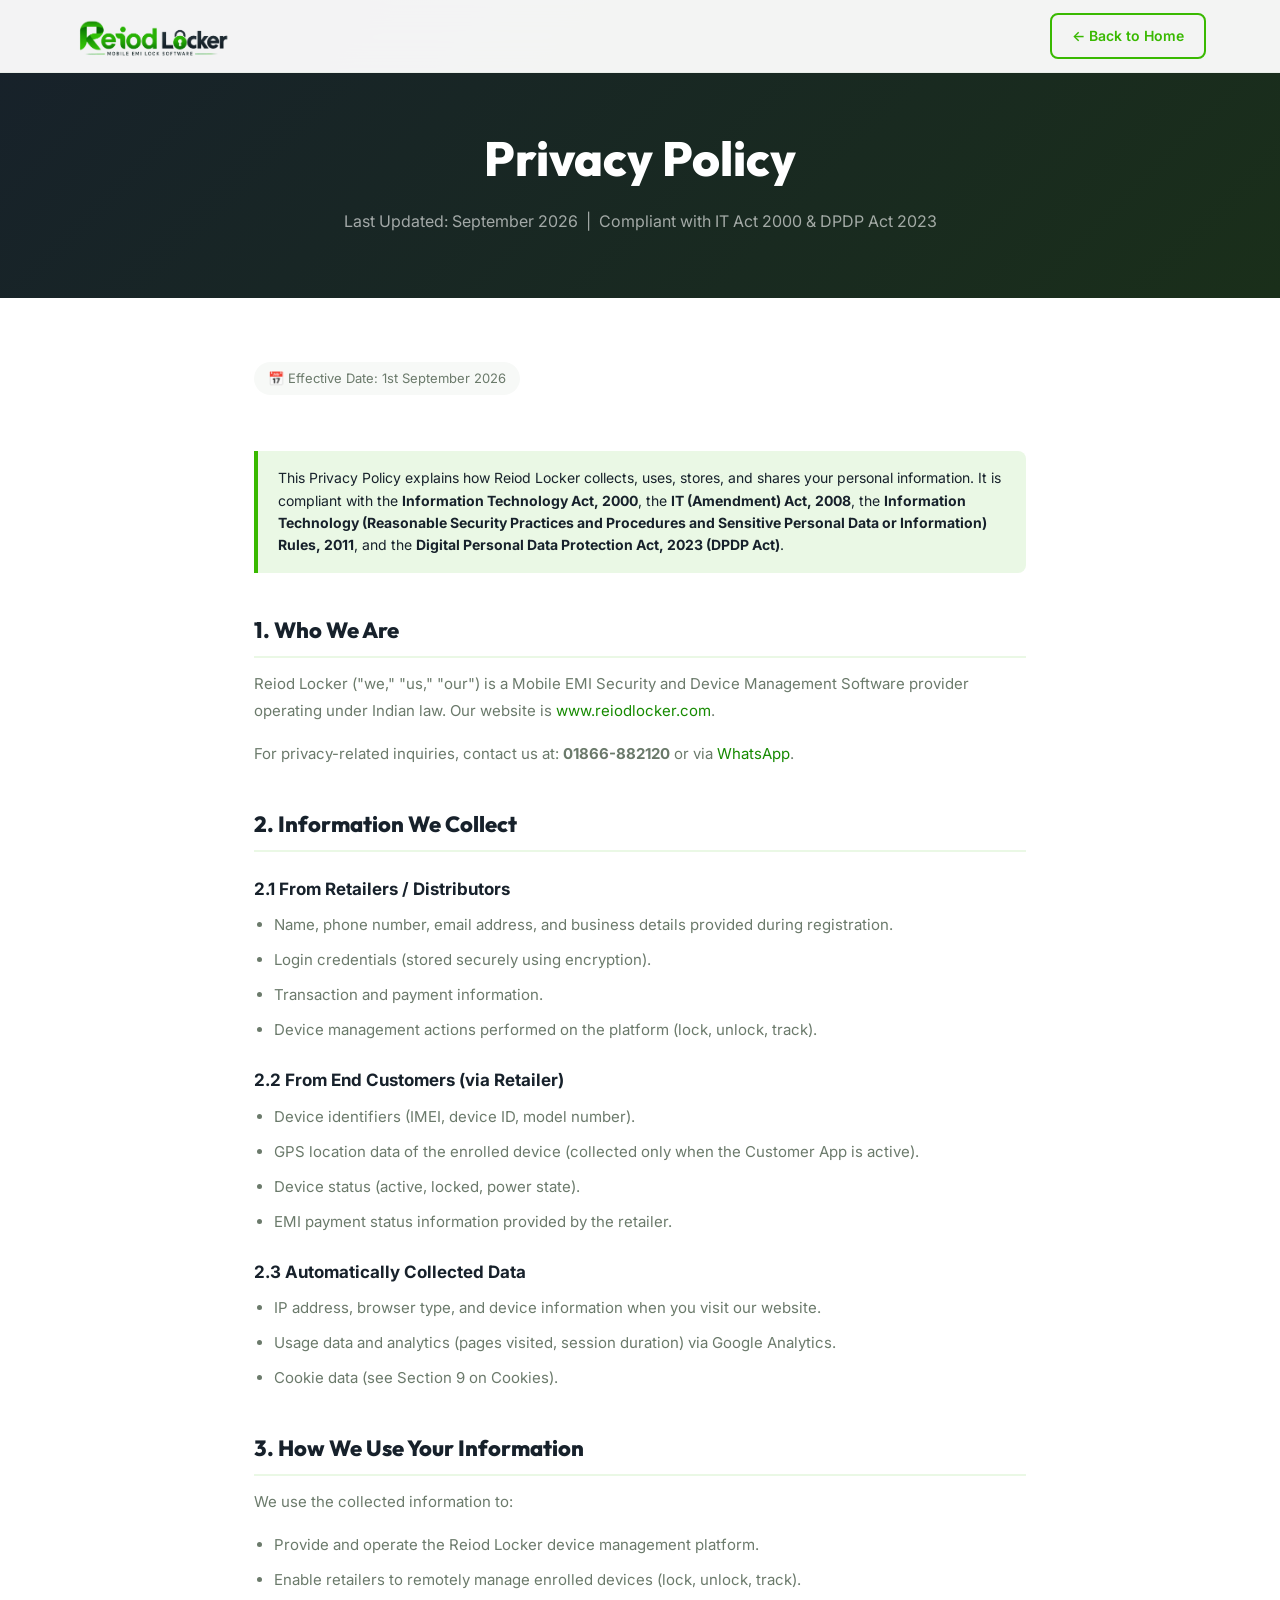
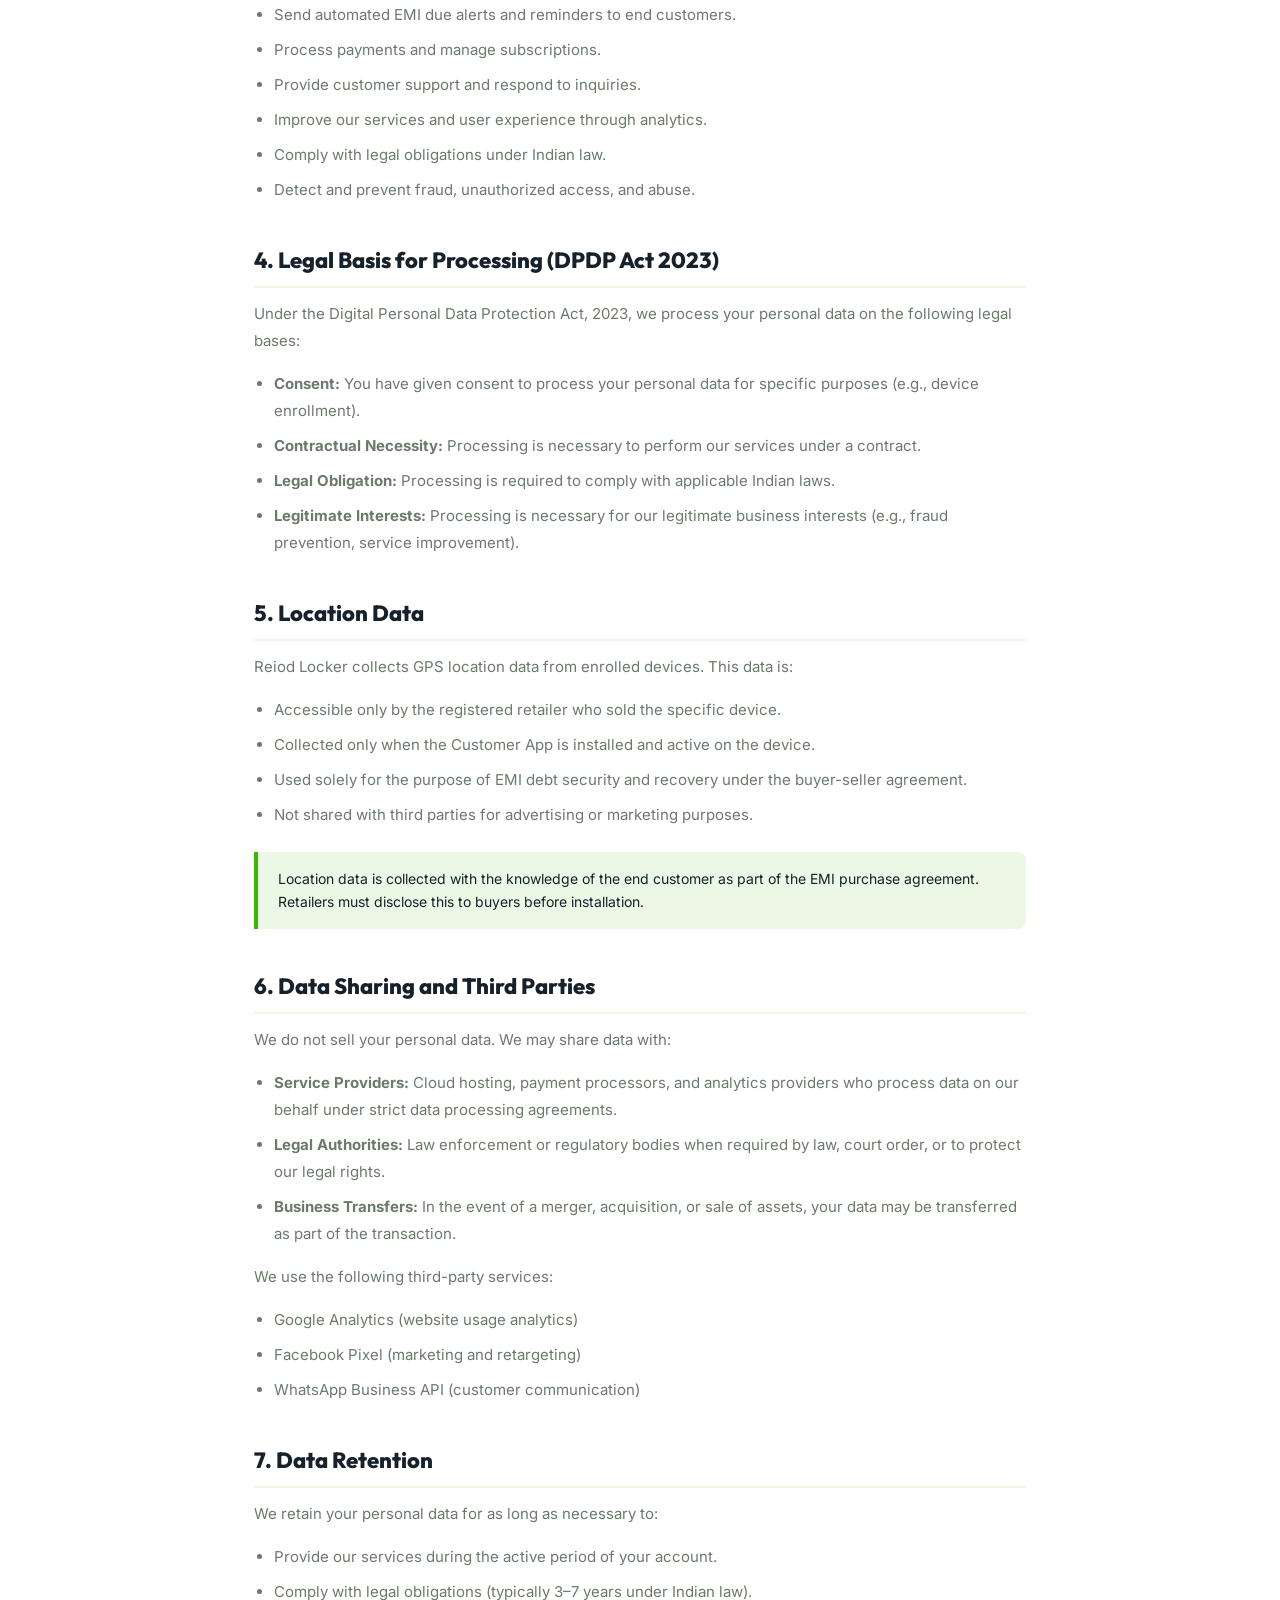
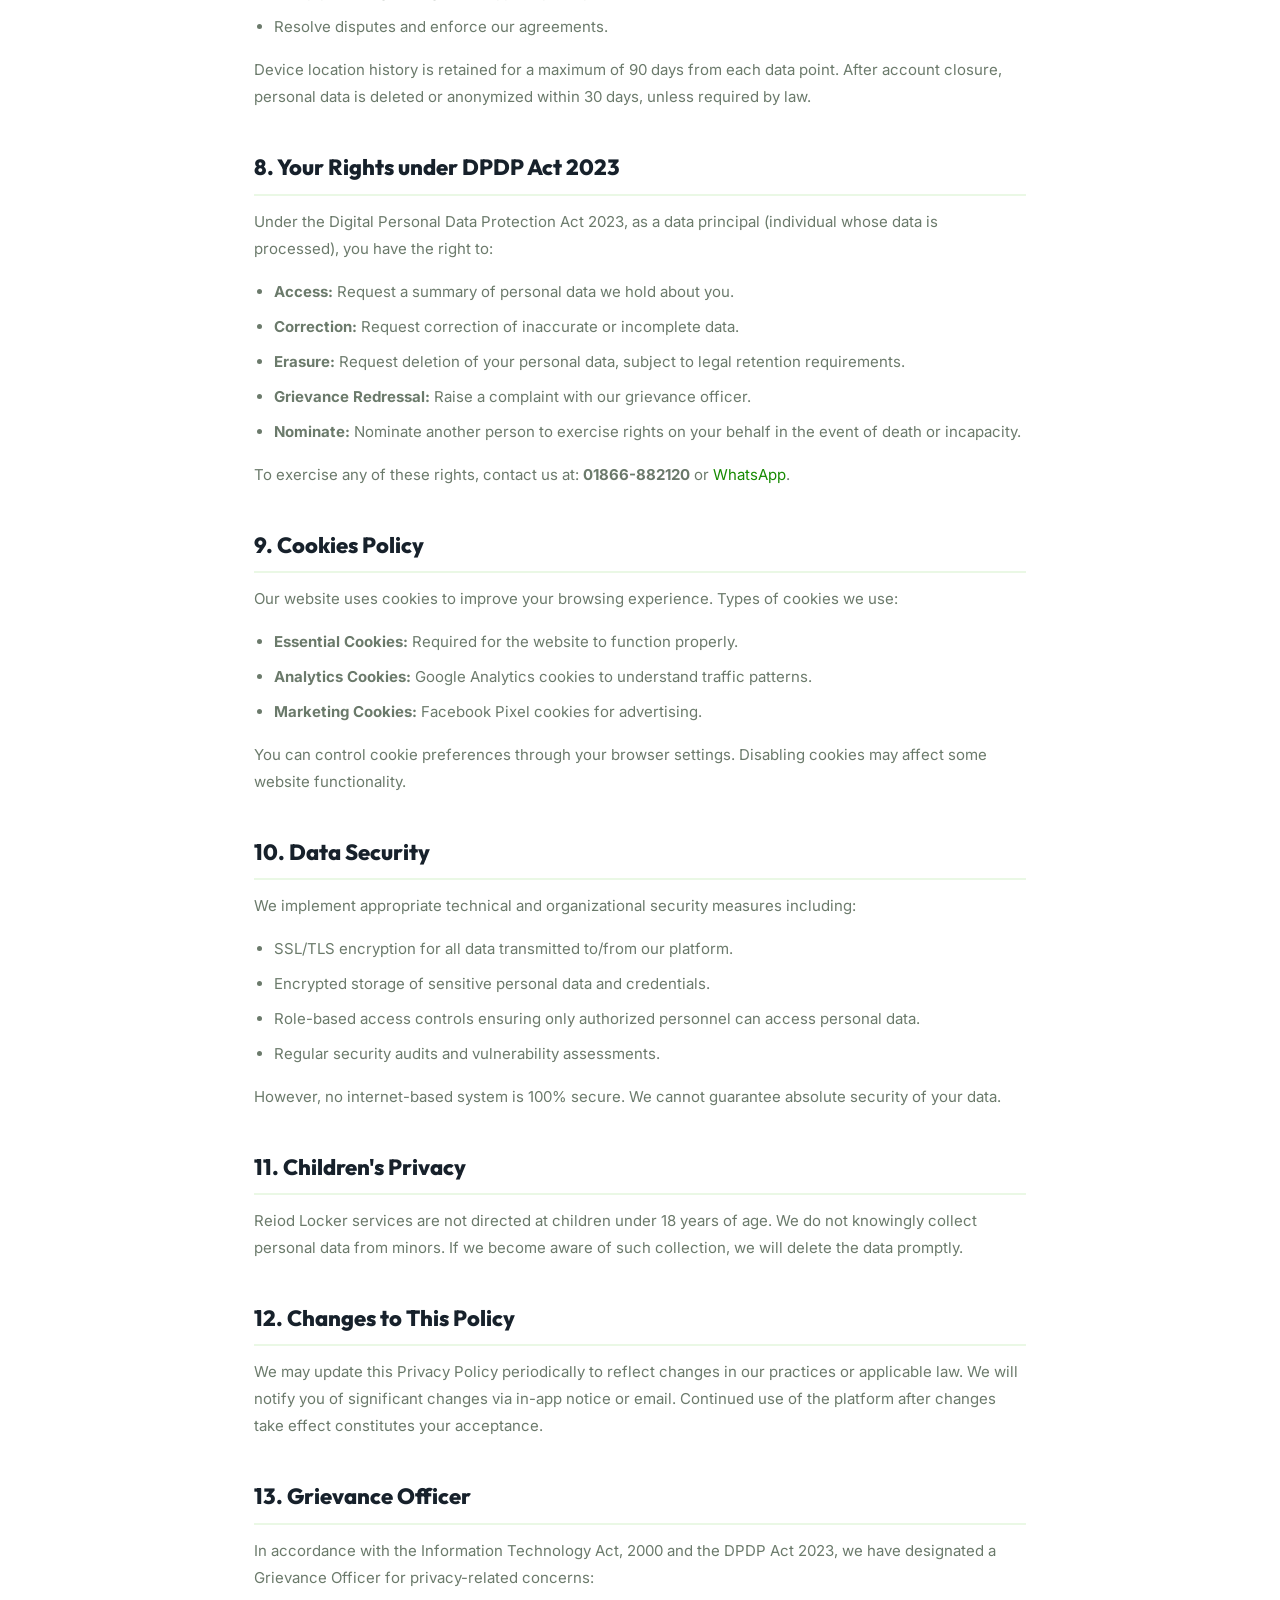
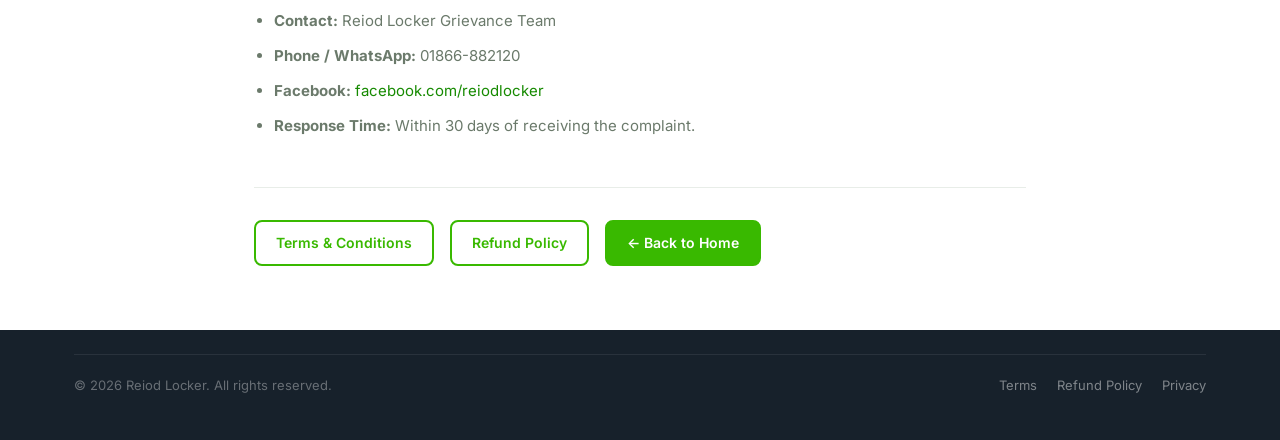
==== privacy.html @ 3d0278e3 "🚀 Initial commit — Reiod Locker website (index, terms, refund, privacy, robots.txt, CSS, JS)" ====
<!DOCTYPE html>
<html lang="en">
<head>
  <meta charset="UTF-8" />
  <meta name="viewport" content="width=device-width, initial-scale=1.0" />
  <title>Privacy Policy — Reiod Locker</title>
  <meta name="description" content="Reiod Locker's Privacy Policy — how we collect, use, and protect your personal data. Compliant with IT Act 2000 and DPDP Act 2023 (India)." />
  <meta name="robots" content="index, follow" />
  <link rel="canonical" href="https://www.reiodlocker.com/privacy.html" />
  <link rel="icon" type="image/png" href="assets/logo.png" />
  <link rel="stylesheet" href="css/style.css" />
</head>
<body>

<!-- Navbar (Minimal) -->
<nav class="navbar" role="navigation" aria-label="Main navigation">
  <div class="container">
    <div class="navbar-inner">
      <a href="index.html" class="navbar-logo" aria-label="Reiod Locker Home">
        <img src="assets/logo.png" alt="Reiod Locker Logo" />
      </a>
      <div class="navbar-actions">
        <a href="index.html" class="btn btn-outline btn-sm">← Back to Home</a>
      </div>
    </div>
  </div>
</nav>

<!-- Hero -->
<div class="legal-hero">
  <div class="container">
    <h1>Privacy Policy</h1>
    <p>Last Updated: September 2026 &nbsp;|&nbsp; Compliant with IT Act 2000 &amp; DPDP Act 2023</p>
  </div>
</div>

<!-- Body -->
<div class="legal-body">

  <span class="legal-date">📅 Effective Date: 1st September 2026</span>

  <div class="legal-note">
    This Privacy Policy explains how Reiod Locker collects, uses, stores, and shares your personal information. It is compliant with the <strong>Information Technology Act, 2000</strong>, the <strong>IT (Amendment) Act, 2008</strong>, the <strong>Information Technology (Reasonable Security Practices and Procedures and Sensitive Personal Data or Information) Rules, 2011</strong>, and the <strong>Digital Personal Data Protection Act, 2023 (DPDP Act)</strong>.
  </div>

  <h2>1. Who We Are</h2>
  <p>Reiod Locker ("we," "us," "our") is a Mobile EMI Security and Device Management Software provider operating under Indian law. Our website is <a href="https://www.reiodlocker.com">www.reiodlocker.com</a>.</p>
  <p>For privacy-related inquiries, contact us at: <strong>01866-882120</strong> or via <a href="https://wa.me/911866882120" target="_blank">WhatsApp</a>.</p>

  <h2>2. Information We Collect</h2>
  <h3>2.1 From Retailers / Distributors</h3>
  <ul>
    <li>Name, phone number, email address, and business details provided during registration.</li>
    <li>Login credentials (stored securely using encryption).</li>
    <li>Transaction and payment information.</li>
    <li>Device management actions performed on the platform (lock, unlock, track).</li>
  </ul>

  <h3>2.2 From End Customers (via Retailer)</h3>
  <ul>
    <li>Device identifiers (IMEI, device ID, model number).</li>
    <li>GPS location data of the enrolled device (collected only when the Customer App is active).</li>
    <li>Device status (active, locked, power state).</li>
    <li>EMI payment status information provided by the retailer.</li>
  </ul>

  <h3>2.3 Automatically Collected Data</h3>
  <ul>
    <li>IP address, browser type, and device information when you visit our website.</li>
    <li>Usage data and analytics (pages visited, session duration) via Google Analytics.</li>
    <li>Cookie data (see Section 9 on Cookies).</li>
  </ul>

  <h2>3. How We Use Your Information</h2>
  <p>We use the collected information to:</p>
  <ul>
    <li>Provide and operate the Reiod Locker device management platform.</li>
    <li>Enable retailers to remotely manage enrolled devices (lock, unlock, track).</li>
    <li>Send automated EMI due alerts and reminders to end customers.</li>
    <li>Process payments and manage subscriptions.</li>
    <li>Provide customer support and respond to inquiries.</li>
    <li>Improve our services and user experience through analytics.</li>
    <li>Comply with legal obligations under Indian law.</li>
    <li>Detect and prevent fraud, unauthorized access, and abuse.</li>
  </ul>

  <h2>4. Legal Basis for Processing (DPDP Act 2023)</h2>
  <p>Under the Digital Personal Data Protection Act, 2023, we process your personal data on the following legal bases:</p>
  <ul>
    <li><strong>Consent:</strong> You have given consent to process your personal data for specific purposes (e.g., device enrollment).</li>
    <li><strong>Contractual Necessity:</strong> Processing is necessary to perform our services under a contract.</li>
    <li><strong>Legal Obligation:</strong> Processing is required to comply with applicable Indian laws.</li>
    <li><strong>Legitimate Interests:</strong> Processing is necessary for our legitimate business interests (e.g., fraud prevention, service improvement).</li>
  </ul>

  <h2>5. Location Data</h2>
  <p>Reiod Locker collects GPS location data from enrolled devices. This data is:</p>
  <ul>
    <li>Accessible only by the registered retailer who sold the specific device.</li>
    <li>Collected only when the Customer App is installed and active on the device.</li>
    <li>Used solely for the purpose of EMI debt security and recovery under the buyer-seller agreement.</li>
    <li>Not shared with third parties for advertising or marketing purposes.</li>
  </ul>
  <div class="legal-note">
    Location data is collected with the knowledge of the end customer as part of the EMI purchase agreement. Retailers must disclose this to buyers before installation.
  </div>

  <h2>6. Data Sharing and Third Parties</h2>
  <p>We do not sell your personal data. We may share data with:</p>
  <ul>
    <li><strong>Service Providers:</strong> Cloud hosting, payment processors, and analytics providers who process data on our behalf under strict data processing agreements.</li>
    <li><strong>Legal Authorities:</strong> Law enforcement or regulatory bodies when required by law, court order, or to protect our legal rights.</li>
    <li><strong>Business Transfers:</strong> In the event of a merger, acquisition, or sale of assets, your data may be transferred as part of the transaction.</li>
  </ul>
  <p>We use the following third-party services:</p>
  <ul>
    <li>Google Analytics (website usage analytics)</li>
    <li>Facebook Pixel (marketing and retargeting)</li>
    <li>WhatsApp Business API (customer communication)</li>
  </ul>

  <h2>7. Data Retention</h2>
  <p>We retain your personal data for as long as necessary to:</p>
  <ul>
    <li>Provide our services during the active period of your account.</li>
    <li>Comply with legal obligations (typically 3–7 years under Indian law).</li>
    <li>Resolve disputes and enforce our agreements.</li>
  </ul>
  <p>Device location history is retained for a maximum of 90 days from each data point. After account closure, personal data is deleted or anonymized within 30 days, unless required by law.</p>

  <h2>8. Your Rights under DPDP Act 2023</h2>
  <p>Under the Digital Personal Data Protection Act 2023, as a data principal (individual whose data is processed), you have the right to:</p>
  <ul>
    <li><strong>Access:</strong> Request a summary of personal data we hold about you.</li>
    <li><strong>Correction:</strong> Request correction of inaccurate or incomplete data.</li>
    <li><strong>Erasure:</strong> Request deletion of your personal data, subject to legal retention requirements.</li>
    <li><strong>Grievance Redressal:</strong> Raise a complaint with our grievance officer.</li>
    <li><strong>Nominate:</strong> Nominate another person to exercise rights on your behalf in the event of death or incapacity.</li>
  </ul>
  <p>To exercise any of these rights, contact us at: <strong>01866-882120</strong> or <a href="https://wa.me/911866882120" target="_blank">WhatsApp</a>.</p>

  <h2>9. Cookies Policy</h2>
  <p>Our website uses cookies to improve your browsing experience. Types of cookies we use:</p>
  <ul>
    <li><strong>Essential Cookies:</strong> Required for the website to function properly.</li>
    <li><strong>Analytics Cookies:</strong> Google Analytics cookies to understand traffic patterns.</li>
    <li><strong>Marketing Cookies:</strong> Facebook Pixel cookies for advertising.</li>
  </ul>
  <p>You can control cookie preferences through your browser settings. Disabling cookies may affect some website functionality.</p>

  <h2>10. Data Security</h2>
  <p>We implement appropriate technical and organizational security measures including:</p>
  <ul>
    <li>SSL/TLS encryption for all data transmitted to/from our platform.</li>
    <li>Encrypted storage of sensitive personal data and credentials.</li>
    <li>Role-based access controls ensuring only authorized personnel can access personal data.</li>
    <li>Regular security audits and vulnerability assessments.</li>
  </ul>
  <p>However, no internet-based system is 100% secure. We cannot guarantee absolute security of your data.</p>

  <h2>11. Children's Privacy</h2>
  <p>Reiod Locker services are not directed at children under 18 years of age. We do not knowingly collect personal data from minors. If we become aware of such collection, we will delete the data promptly.</p>

  <h2>12. Changes to This Policy</h2>
  <p>We may update this Privacy Policy periodically to reflect changes in our practices or applicable law. We will notify you of significant changes via in-app notice or email. Continued use of the platform after changes take effect constitutes your acceptance.</p>

  <h2>13. Grievance Officer</h2>
  <p>In accordance with the Information Technology Act, 2000 and the DPDP Act 2023, we have designated a Grievance Officer for privacy-related concerns:</p>
  <ul>
    <li><strong>Contact:</strong> Reiod Locker Grievance Team</li>
    <li><strong>Phone / WhatsApp:</strong> 01866-882120</li>
    <li><strong>Facebook:</strong> <a href="https://www.facebook.com/reiodlocker" target="_blank">facebook.com/reiodlocker</a></li>
    <li><strong>Response Time:</strong> Within 30 days of receiving the complaint.</li>
  </ul>

  <div style="margin-top:48px;padding-top:32px;border-top:1px solid var(--gray-200);display:flex;gap:16px;flex-wrap:wrap;">
    <a href="terms.html" class="btn btn-outline btn-sm">Terms & Conditions</a>
    <a href="refund.html" class="btn btn-outline btn-sm">Refund Policy</a>
    <a href="index.html" class="btn btn-primary btn-sm">← Back to Home</a>
  </div>

</div>

<!-- Footer minimal -->
<footer style="background:var(--charcoal);padding:24px 0;margin-top:0;">
  <div class="container">
    <div class="footer-bottom">
      <p>© <span id="footer-year"></span> Reiod Locker. All rights reserved.</p>
      <div class="footer-legal">
        <a href="terms.html">Terms</a>
        <a href="refund.html">Refund Policy</a>
        <a href="privacy.html">Privacy</a>
      </div>
    </div>
  </div>
</footer>

<script>document.getElementById('footer-year').textContent = new Date().getFullYear();</script>
<script src="js/main.js"></script>
</body>
</html>
---- css/style.css ----
/* ============================================
   REIOD LOCKER — Design System
   Brand: Green + Dark Charcoal + White
   ============================================ */

@import url('https://fonts.googleapis.com/css2?family=Inter:wght@300;400;500;600;700;800;900&family=Outfit:wght@400;500;600;700;800;900&display=swap');

/* ---- CSS Variables ---- */
:root {
  --primary:     #39B900;
  --primary-dark:#168A00;
  --charcoal:    #17212B;
  --bg:          #FFFFFF;
  --light-green: #EAF8E5;
  --mid-green:   #C5EDBA;
  --gray-100:    #F7F9F7;
  --gray-200:    #E8EDE8;
  --gray-500:    #6B7A6B;
  --gray-700:    #374037;
  --white:       #FFFFFF;
  --shadow-sm:   0 2px 8px rgba(57,185,0,0.10);
  --shadow-md:   0 8px 32px rgba(57,185,0,0.15);
  --shadow-lg:   0 20px 60px rgba(57,185,0,0.18);
  --radius-sm:   8px;
  --radius-md:   12px;
  --radius-lg:   20px;
  --radius-xl:   32px;
  --transition:  0.3s cubic-bezier(0.4, 0, 0.2, 1);
  --font-body:   'Inter', sans-serif;
  --font-head:   'Outfit', sans-serif;
}

/* ---- Reset ---- */
*, *::before, *::after { box-sizing: border-box; margin: 0; padding: 0; }
html { scroll-behavior: smooth; font-size: 16px; }
body {
  font-family: var(--font-body);
  color: var(--charcoal);
  background: var(--bg);
  line-height: 1.6;
  overflow-x: hidden;
}
img { max-width: 100%; display: block; }
a { color: var(--primary-dark); text-decoration: none; transition: color var(--transition); }
a:hover { color: var(--primary); }
ul { list-style: none; }

/* ---- Utility ---- */
.container { max-width: 1180px; margin: 0 auto; padding: 0 24px; }
.section { padding: 96px 0; }
.section-alt { background: var(--gray-100); }
.section-green { background: var(--light-green); }
.text-center { text-align: center; }
.text-primary { color: var(--primary); }
.fw-700 { font-weight: 700; }

.badge {
  display: inline-block;
  background: var(--light-green);
  color: var(--primary-dark);
  font-size: 13px; font-weight: 600;
  letter-spacing: 0.08em;
  text-transform: uppercase;
  padding: 6px 16px;
  border-radius: 100px;
  border: 1px solid var(--mid-green);
  margin-bottom: 16px;
}

.section-title {
  font-family: var(--font-head);
  font-size: clamp(28px, 4vw, 44px);
  font-weight: 800;
  color: var(--charcoal);
  line-height: 1.15;
  margin-bottom: 16px;
}
.section-sub {
  font-size: 17px; color: var(--gray-500);
  max-width: 620px; margin: 0 auto 56px;
  line-height: 1.7;
}

/* Buttons */
.btn {
  display: inline-flex; align-items: center; gap: 8px;
  padding: 14px 28px; border-radius: var(--radius-sm);
  font-family: var(--font-body); font-size: 15px; font-weight: 600;
  cursor: pointer; transition: all var(--transition);
  border: 2px solid transparent; white-space: nowrap;
  text-decoration: none;
}
.btn-primary {
  background: var(--primary); color: #fff; border-color: var(--primary);
}
.btn-primary:hover {
  background: var(--primary-dark); border-color: var(--primary-dark);
  color: #fff; transform: translateY(-2px); box-shadow: var(--shadow-md);
}
.btn-outline {
  background: transparent; color: var(--primary); border-color: var(--primary);
}
.btn-outline:hover {
  background: var(--primary); color: #fff;
  transform: translateY(-2px); box-shadow: var(--shadow-sm);
}
.btn-dark {
  background: var(--charcoal); color: #fff; border-color: var(--charcoal);
}
.btn-dark:hover {
  background: #0d1720; color: #fff;
  transform: translateY(-2px); box-shadow: 0 8px 24px rgba(23,33,43,0.3);
}
.btn-lg { padding: 18px 36px; font-size: 16px; }
.btn-sm { padding: 10px 20px; font-size: 14px; }

/* ============================================
   NAVBAR
   ============================================ */
.navbar {
  position: fixed; top: 0; left: 0; right: 0; z-index: 1000;
  background: rgba(255,255,255,0.95);
  backdrop-filter: blur(16px);
  border-bottom: 1px solid var(--gray-200);
  transition: box-shadow var(--transition);
}
.navbar.scrolled { box-shadow: var(--shadow-md); }
.navbar-inner {
  display: flex; align-items: center; justify-content: space-between;
  height: 72px; gap: 32px;
}
.navbar-logo img { height: 44px; width: auto; }
.navbar-nav { display: flex; align-items: center; gap: 8px; }
.navbar-nav a {
  font-size: 14px; font-weight: 500; color: var(--charcoal);
  padding: 8px 14px; border-radius: var(--radius-sm);
  transition: all var(--transition);
}
.navbar-nav a:hover { background: var(--light-green); color: var(--primary-dark); }

/* Login Dropdown */
.dropdown { position: relative; }
.dropdown-toggle {
  display: flex; align-items: center; gap: 6px;
  font-size: 14px; font-weight: 500; color: var(--charcoal);
  padding: 8px 14px; border-radius: var(--radius-sm);
  cursor: pointer; transition: all var(--transition);
  background: none; border: none; font-family: var(--font-body);
}
.dropdown-toggle:hover { background: var(--light-green); color: var(--primary-dark); }
.dropdown-toggle svg { transition: transform var(--transition); }
.dropdown:hover .dropdown-toggle svg { transform: rotate(180deg); }
.dropdown-menu {
  position: absolute; top: calc(100% + 8px); right: 0;
  background: var(--white); border: 1px solid var(--gray-200);
  border-radius: var(--radius-md); box-shadow: var(--shadow-lg);
  min-width: 220px; padding: 8px;
  opacity: 0; visibility: hidden; transform: translateY(-8px);
  transition: all var(--transition);
}
.dropdown:hover .dropdown-menu { opacity: 1; visibility: visible; transform: translateY(0); }
.dropdown-menu a {
  display: flex; align-items: center; gap: 10px;
  padding: 10px 14px; border-radius: var(--radius-sm);
  font-size: 14px; color: var(--charcoal); font-weight: 500;
}
.dropdown-menu a:hover { background: var(--light-green); color: var(--primary-dark); }
.dropdown-menu .dm-icon {
  width: 32px; height: 32px; border-radius: 8px;
  background: var(--light-green); display: flex; align-items: center; justify-content: center;
  font-size: 16px; flex-shrink: 0;
}

.navbar-actions { display: flex; align-items: center; gap: 12px; }
.hamburger {
  display: none; flex-direction: column; gap: 5px;
  cursor: pointer; padding: 4px; background: none; border: none;
}
.hamburger span { display: block; width: 24px; height: 2px; background: var(--charcoal); border-radius: 2px; transition: all var(--transition); }

.mobile-menu {
  display: none; flex-direction: column; gap: 4px;
  padding: 16px 24px 20px; border-top: 1px solid var(--gray-200);
}
.mobile-menu a, .mobile-menu button {
  padding: 12px 16px; border-radius: var(--radius-sm);
  font-size: 15px; font-weight: 500; color: var(--charcoal);
  transition: all var(--transition); display: block;
  background: none; border: none; text-align: left; font-family: var(--font-body); cursor: pointer; width: 100%;
}
.mobile-menu a:hover, .mobile-menu button:hover { background: var(--light-green); color: var(--primary-dark); }
.mobile-menu .mm-divider { height: 1px; background: var(--gray-200); margin: 8px 0; }
.mobile-menu .mm-label { font-size: 11px; font-weight: 700; letter-spacing: 0.1em; text-transform: uppercase; color: var(--gray-500); padding: 4px 16px; }

/* ============================================
   HERO
   ============================================ */
.hero {
  min-height: 100vh;
  background: linear-gradient(135deg, var(--charcoal) 0%, #1e2f1e 50%, #0d2200 100%);
  display: flex; align-items: center;
  padding-top: 72px; position: relative; overflow: hidden;
}
.hero-bg-glow {
  position: absolute; inset: 0; pointer-events: none;
}
.hero-bg-glow::before {
  content: ''; position: absolute;
  top: -200px; right: -200px;
  width: 600px; height: 600px;
  background: radial-gradient(circle, rgba(57,185,0,0.25) 0%, transparent 70%);
  border-radius: 50%;
}
.hero-bg-glow::after {
  content: ''; position: absolute;
  bottom: -150px; left: -150px;
  width: 500px; height: 500px;
  background: radial-gradient(circle, rgba(57,185,0,0.15) 0%, transparent 70%);
  border-radius: 50%;
}
/* Floating lock icons */
.hero-floats { position: absolute; inset: 0; pointer-events: none; overflow: hidden; }
.float-icon {
  position: absolute; font-size: 32px; opacity: 0.08;
  animation: floatUp 6s ease-in-out infinite;
}
.float-icon:nth-child(1)  { left: 5%;  top: 20%; animation-delay: 0s; }
.float-icon:nth-child(2)  { left: 12%; top: 65%; animation-delay: 1s; }
.float-icon:nth-child(3)  { left: 80%; top: 15%; animation-delay: 2s; }
.float-icon:nth-child(4)  { left: 88%; top: 60%; animation-delay: 0.5s; }
.float-icon:nth-child(5)  { left: 50%; top: 10%; animation-delay: 1.5s; }
.float-icon:nth-child(6)  { left: 35%; top: 80%; animation-delay: 3s; }
@keyframes floatUp {
  0%, 100% { transform: translateY(0px) rotate(0deg); }
  50% { transform: translateY(-20px) rotate(5deg); }
}

.hero-inner {
  display: grid; grid-template-columns: 1fr 1fr;
  align-items: center; gap: 64px;
  padding: 80px 0;
}
.hero-badge {
  display: inline-flex; align-items: center; gap: 8px;
  background: rgba(57,185,0,0.15); border: 1px solid rgba(57,185,0,0.35);
  color: #7ae050; font-size: 13px; font-weight: 600; letter-spacing: 0.06em;
  padding: 6px 16px; border-radius: 100px; margin-bottom: 24px;
}
.hero-badge span { width: 8px; height: 8px; background: var(--primary); border-radius: 50%; animation: pulse 2s infinite; }
@keyframes pulse { 0%,100%{opacity:1;transform:scale(1);} 50%{opacity:0.5;transform:scale(1.4);} }

.hero-title {
  font-family: var(--font-head);
  font-size: clamp(32px, 5vw, 58px);
  font-weight: 900; color: #fff;
  line-height: 1.08; margin-bottom: 20px;
}
.hero-title .highlight {
  color: var(--primary);
  position: relative;
}
.hero-sub {
  font-size: 18px; color: rgba(255,255,255,0.72);
  line-height: 1.7; margin-bottom: 36px; max-width: 520px;
}
.hero-cta { display: flex; flex-wrap: wrap; gap: 14px; margin-bottom: 48px; }

.hero-stats { display: flex; gap: 32px; flex-wrap: wrap; }
.stat-item { text-align: left; }
.stat-number {
  font-family: var(--font-head); font-size: 28px; font-weight: 800; color: var(--primary);
}
.stat-label { font-size: 13px; color: rgba(255,255,255,0.55); font-weight: 500; }

/* Hero Visual */
.hero-visual { display: flex; justify-content: center; align-items: center; }
.phone-mockup-wrap { position: relative; }
.phone-mockup {
  width: 280px;
  background: linear-gradient(145deg, #2a3a2a, #1a2a1a);
  border-radius: 40px;
  padding: 16px;
  box-shadow: 0 40px 80px rgba(0,0,0,0.5), 0 0 0 1px rgba(57,185,0,0.2), inset 0 1px 0 rgba(255,255,255,0.1);
  position: relative; z-index: 2;
  animation: phoneBob 4s ease-in-out infinite;
}
@keyframes phoneBob { 0%,100%{transform:translateY(0);} 50%{transform:translateY(-12px);} }
.phone-screen {
  background: linear-gradient(180deg, #0d1f0d 0%, #1a3a1a 100%);
  border-radius: 28px; padding: 24px; min-height: 460px;
  display: flex; flex-direction: column; gap: 16px;
  position: relative; overflow: hidden;
}
.phone-screen::before {
  content: ''; position: absolute; top: 0; left: 50%; transform: translateX(-50%);
  width: 100px; height: 28px;
  background: #0d1f0d; border-radius: 0 0 16px 16px; z-index: 2;
}
.ps-header { display: flex; align-items: center; justify-content: space-between; padding-top: 24px; }
.ps-logo { font-family: var(--font-head); font-size: 14px; font-weight: 800; color: var(--primary); }
.ps-status { width: 8px; height: 8px; background: var(--primary); border-radius: 50%; box-shadow: 0 0 8px var(--primary); animation: pulse 2s infinite; }
.ps-card {
  background: rgba(57,185,0,0.12); border: 1px solid rgba(57,185,0,0.2);
  border-radius: 16px; padding: 14px;
}
.ps-card-label { font-size: 10px; color: rgba(255,255,255,0.5); font-weight: 600; text-transform: uppercase; letter-spacing: 0.08em; }
.ps-card-value { font-size: 22px; font-weight: 800; color: var(--primary); font-family: var(--font-head); }
.ps-card-sub { font-size: 10px; color: rgba(255,255,255,0.4); }
.ps-devices { display: flex; flex-direction: column; gap: 8px; }
.ps-device {
  display: flex; align-items: center; justify-content: space-between;
  background: rgba(255,255,255,0.04); border: 1px solid rgba(255,255,255,0.08);
  border-radius: 10px; padding: 10px 12px;
}
.ps-device-info { display: flex; align-items: center; gap: 8px; }
.ps-device-dot { width: 8px; height: 8px; border-radius: 50%; }
.ps-device-dot.active { background: var(--primary); box-shadow: 0 0 6px var(--primary); }
.ps-device-dot.locked { background: #ef4444; box-shadow: 0 0 6px #ef4444; }
.ps-device-name { font-size: 11px; font-weight: 600; color: rgba(255,255,255,0.8); }
.ps-device-id { font-size: 9px; color: rgba(255,255,255,0.3); }
.ps-lock-btn { font-size: 9px; font-weight: 600; color: var(--primary); background: rgba(57,185,0,0.15); padding: 4px 8px; border-radius: 6px; }

.mockup-glow {
  position: absolute; inset: -40px; z-index: 1;
  background: radial-gradient(ellipse, rgba(57,185,0,0.2) 0%, transparent 70%);
  border-radius: 50%; pointer-events: none;
}
.mockup-orbit {
  position: absolute; top: -20px; right: -40px; z-index: 3;
  background: var(--white); border-radius: var(--radius-md); padding: 12px 16px;
  box-shadow: var(--shadow-lg); display: flex; align-items: center; gap: 10px;
  animation: floatRight 3s ease-in-out infinite;
}
@keyframes floatRight { 0%,100%{transform:translateY(0);} 50%{transform:translateY(-8px); } }
.mockup-orbit-icon { font-size: 24px; }
.mockup-orbit-text { font-size: 12px; font-weight: 700; color: var(--charcoal); }
.mockup-orbit-sub { font-size: 10px; color: var(--gray-500); }
.mockup-orbit2 {
  position: absolute; bottom: 20px; left: -50px; z-index: 3;
  background: var(--white); border-radius: var(--radius-md); padding: 12px 16px;
  box-shadow: var(--shadow-lg); display: flex; align-items: center; gap: 10px;
  animation: floatRight 3.5s ease-in-out infinite 1s;
}

/* ============================================
   ABOUT
   ============================================ */
.about-grid { display: grid; grid-template-columns: 1fr 1fr; gap: 80px; align-items: center; }
.about-visual {
  background: linear-gradient(135deg, var(--light-green), var(--mid-green));
  border-radius: var(--radius-xl); padding: 48px; text-align: center;
  position: relative; overflow: hidden;
}
.about-visual::before {
  content: '🔒'; font-size: 120px; position: absolute;
  bottom: -20px; right: -10px; opacity: 0.1;
}
.about-big-icon { font-size: 80px; margin-bottom: 16px; }
.about-tagline { font-family: var(--font-head); font-size: 22px; font-weight: 800; color: var(--charcoal); }
.about-tagline-sub { color: var(--gray-500); font-size: 14px; margin-top: 8px; }
.about-content .section-sub { margin-left: 0; text-align: left; margin-bottom: 32px; }
.about-pills { display: flex; flex-wrap: wrap; gap: 10px; margin-top: 24px; }
.about-pill {
  display: flex; align-items: center; gap: 6px;
  background: var(--light-green); border: 1px solid var(--mid-green);
  color: var(--charcoal); font-size: 13px; font-weight: 600;
  padding: 8px 14px; border-radius: 100px;
}
.about-pill span { font-size: 15px; }

/* ============================================
   PROBLEM & SOLUTION
   ============================================ */
.ps-grid { display: grid; grid-template-columns: 1fr 1fr; gap: 40px; }
.ps-panel { border-radius: var(--radius-lg); padding: 36px; }
.ps-panel.problems { background: #fff5f5; border: 1px solid #fecaca; }
.ps-panel.solutions { background: var(--light-green); border: 1px solid var(--mid-green); }
.ps-panel-title { font-family: var(--font-head); font-size: 20px; font-weight: 800; margin-bottom: 24px; display: flex; align-items: center; gap: 10px; }
.ps-panel.problems .ps-panel-title { color: #dc2626; }
.ps-panel.solutions .ps-panel-title { color: var(--primary-dark); }
.ps-item {
  display: flex; align-items: flex-start; gap: 14px;
  padding: 14px 0; border-bottom: 1px solid rgba(0,0,0,0.05);
}
.ps-item:last-child { border-bottom: none; padding-bottom: 0; }
.ps-item-icon {
  width: 36px; height: 36px; border-radius: 10px;
  display: flex; align-items: center; justify-content: center;
  font-size: 18px; flex-shrink: 0;
}
.problems .ps-item-icon { background: #fee2e2; }
.solutions .ps-item-icon { background: rgba(57,185,0,0.15); }
.ps-item-text strong { font-size: 15px; font-weight: 700; display: block; margin-bottom: 2px; color: var(--charcoal); }
.ps-item-text span { font-size: 13px; color: var(--gray-500); }

/* ============================================
   FEATURES
   ============================================ */
.features-grid { display: grid; grid-template-columns: repeat(auto-fit, minmax(260px, 1fr)); gap: 24px; }
.feature-card {
  background: var(--white); border: 1px solid var(--gray-200);
  border-radius: var(--radius-lg); padding: 28px;
  transition: all var(--transition);
  position: relative; overflow: hidden;
}
.feature-card::before {
  content: ''; position: absolute; inset: 0;
  background: linear-gradient(135deg, var(--light-green), transparent);
  opacity: 0; transition: opacity var(--transition);
  border-radius: var(--radius-lg);
}
.feature-card:hover { transform: translateY(-6px); box-shadow: var(--shadow-lg); border-color: var(--mid-green); }
.feature-card:hover::before { opacity: 1; }
.feature-card:hover .fc-icon { transform: scale(1.1) rotate(-5deg); }
.fc-icon {
  width: 56px; height: 56px; border-radius: var(--radius-md);
  background: var(--light-green); display: flex; align-items: center; justify-content: center;
  font-size: 26px; margin-bottom: 16px; transition: transform var(--transition);
  position: relative; z-index: 1;
}
.fc-title { font-family: var(--font-head); font-size: 16px; font-weight: 700; color: var(--charcoal); margin-bottom: 8px; position: relative; z-index: 1; }
.fc-desc { font-size: 14px; color: var(--gray-500); line-height: 1.6; position: relative; z-index: 1; }

/* ============================================
   HOW IT WORKS
   ============================================ */
.steps-wrap { display: grid; grid-template-columns: repeat(4, 1fr); gap: 0; position: relative; }
.steps-wrap::before {
  content: ''; position: absolute;
  top: 40px; left: calc(12.5% + 20px); right: calc(12.5% + 20px);
  height: 2px; background: linear-gradient(90deg, var(--primary), var(--primary-dark));
  z-index: 0;
}
.step-item { text-align: center; padding: 0 16px; position: relative; z-index: 1; }
.step-num {
  width: 80px; height: 80px; border-radius: 50%;
  background: var(--primary); color: #fff;
  font-family: var(--font-head); font-size: 28px; font-weight: 800;
  display: flex; align-items: center; justify-content: center;
  margin: 0 auto 24px; box-shadow: 0 8px 24px rgba(57,185,0,0.4);
  transition: transform var(--transition);
}
.step-item:hover .step-num { transform: scale(1.1); }
.step-icon { font-size: 36px; margin-bottom: 12px; }
.step-title { font-family: var(--font-head); font-size: 16px; font-weight: 700; color: var(--charcoal); margin-bottom: 8px; }
.step-desc { font-size: 13px; color: var(--gray-500); line-height: 1.5; }

/* ============================================
   SCREENSHOTS GALLERY
   ============================================ */
.gallery-grid { display: grid; grid-template-columns: repeat(auto-fit, minmax(220px, 1fr)); gap: 20px; }
.gallery-item {
  border-radius: var(--radius-md); overflow: hidden; cursor: pointer;
  aspect-ratio: 9/16; background: var(--gray-100);
  border: 2px solid var(--gray-200); transition: all var(--transition);
  display: flex; align-items: center; justify-content: center; flex-direction: column; gap: 12px;
  position: relative;
}
.gallery-item:hover { border-color: var(--primary); transform: scale(1.02); box-shadow: var(--shadow-md); }
.gallery-placeholder-icon { font-size: 48px; opacity: 0.4; }
.gallery-placeholder-text { font-size: 13px; color: var(--gray-500); font-weight: 600; text-align: center; padding: 0 16px; }
.gallery-coming { display: inline-block; background: var(--light-green); color: var(--primary-dark); font-size: 11px; font-weight: 700; padding: 4px 12px; border-radius: 100px; border: 1px solid var(--mid-green); }

/* Lightbox */
.lightbox {
  display: none; position: fixed; inset: 0; z-index: 9000;
  background: rgba(0,0,0,0.9); align-items: center; justify-content: center;
}
.lightbox.active { display: flex; }
.lightbox-img { max-width: 90vw; max-height: 90vh; border-radius: var(--radius-md); }
.lightbox-close {
  position: absolute; top: 24px; right: 32px;
  font-size: 36px; color: #fff; cursor: pointer; line-height: 1;
  transition: transform var(--transition);
}
.lightbox-close:hover { transform: scale(1.2) rotate(90deg); }

/* ============================================
   DISTRIBUTOR
   ============================================ */
.dist-section {
  background: linear-gradient(135deg, var(--charcoal) 0%, #1a2f1a 60%, #0d2200 100%);
  position: relative; overflow: hidden;
}
.dist-section::before {
  content: ''; position: absolute; top: -100px; right: -100px;
  width: 400px; height: 400px;
  background: radial-gradient(circle, rgba(57,185,0,0.2) 0%, transparent 70%);
  border-radius: 50%;
}
.dist-grid { display: grid; grid-template-columns: 1fr 1fr; gap: 80px; align-items: center; }
.dist-title { font-family: var(--font-head); font-size: clamp(28px, 3.5vw, 42px); font-weight: 800; color: #fff; line-height: 1.15; margin-bottom: 20px; }
.dist-sub { color: rgba(255,255,255,0.65); font-size: 17px; line-height: 1.7; margin-bottom: 36px; }
.dist-benefits { display: flex; flex-direction: column; gap: 16px; margin-bottom: 40px; }
.dist-benefit {
  display: flex; align-items: center; gap: 14px;
  background: rgba(255,255,255,0.05); border: 1px solid rgba(255,255,255,0.08);
  border-radius: var(--radius-md); padding: 16px 20px;
  transition: background var(--transition);
}
.dist-benefit:hover { background: rgba(57,185,0,0.12); border-color: rgba(57,185,0,0.3); }
.dist-benefit-icon { font-size: 24px; width: 44px; flex-shrink: 0; text-align: center; }
.dist-benefit-text strong { font-size: 15px; font-weight: 700; color: #fff; display: block; }
.dist-benefit-text span { font-size: 13px; color: rgba(255,255,255,0.5); }

/* Distributor Form */
.dist-form-wrap {
  background: rgba(255,255,255,0.05); backdrop-filter: blur(10px);
  border: 1px solid rgba(255,255,255,0.12); border-radius: var(--radius-xl);
  padding: 40px;
}
.dist-form-title { font-family: var(--font-head); font-size: 22px; font-weight: 800; color: #fff; margin-bottom: 24px; }
.form-group { margin-bottom: 16px; }
.form-group label { display: block; font-size: 13px; font-weight: 600; color: rgba(255,255,255,0.7); margin-bottom: 6px; }
.form-group input, .form-group select, .form-group textarea {
  width: 100%; padding: 13px 16px;
  background: rgba(255,255,255,0.08); border: 1px solid rgba(255,255,255,0.15);
  border-radius: var(--radius-sm); color: #fff; font-size: 14px; font-family: var(--font-body);
  transition: all var(--transition); outline: none;
}
.form-group input::placeholder, .form-group textarea::placeholder { color: rgba(255,255,255,0.35); }
.form-group input:focus, .form-group select:focus, .form-group textarea:focus {
  border-color: var(--primary); background: rgba(57,185,0,0.08);
  box-shadow: 0 0 0 3px rgba(57,185,0,0.15);
}
.form-group select { color: rgba(255,255,255,0.7); }
.form-group select option { background: var(--charcoal); color: #fff; }
.form-row { display: grid; grid-template-columns: 1fr 1fr; gap: 16px; }

/* ============================================
   WELCOME OFFER BANNER
   ============================================ */
.offer-section {
  background: linear-gradient(135deg, var(--primary) 0%, var(--primary-dark) 100%);
  padding: 80px 0; text-align: center; position: relative; overflow: hidden;
}
.offer-section::before {
  content: ''; position: absolute; inset: 0;
  background: url("data:image/svg+xml,%3Csvg width='60' height='60' viewBox='0 0 60 60' xmlns='http://www.w3.org/2000/svg'%3E%3Cg fill='none' fill-rule='evenodd'%3E%3Cg fill='%23ffffff' fill-opacity='0.04'%3E%3Cpath d='M36 34v-4h-2v4h-4v2h4v4h2v-4h4v-2h-4zm0-30V0h-2v4h-4v2h4v4h2V6h4V4h-4zM6 34v-4H4v4H0v2h4v4h2v-4h4v-2H6zM6 4V0H4v4H0v2h4v4h2V6h4V4H6z'/%3E%3C/g%3E%3C/g%3E%3C/svg%3E");
}
.offer-emoji { font-size: 56px; margin-bottom: 16px; display: block; animation: bounce 2s infinite; }
@keyframes bounce { 0%,100%{transform:translateY(0);} 50%{transform:translateY(-10px);} }
.offer-title { font-family: var(--font-head); font-size: clamp(24px, 4vw, 44px); font-weight: 900; color: #fff; margin-bottom: 12px; position: relative; }
.offer-sub { font-size: 18px; color: rgba(255,255,255,0.85); margin-bottom: 32px; position: relative; }
.offer-section .btn-dark { position: relative; }

/* ============================================
   DOWNLOAD
   ============================================ */
.download-grid { display: grid; grid-template-columns: 1fr 1fr; gap: 32px; max-width: 800px; margin: 0 auto; }
.download-card {
  background: var(--white); border: 1px solid var(--gray-200);
  border-radius: var(--radius-lg); padding: 36px; text-align: center;
  transition: all var(--transition);
}
.download-card:hover { box-shadow: var(--shadow-lg); border-color: var(--mid-green); transform: translateY(-4px); }
.dc-icon { font-size: 56px; margin-bottom: 16px; }
.dc-title { font-family: var(--font-head); font-size: 20px; font-weight: 800; color: var(--charcoal); margin-bottom: 8px; }
.dc-desc { font-size: 14px; color: var(--gray-500); margin-bottom: 8px; }
.dc-version { display: inline-block; font-size: 12px; font-weight: 600; color: var(--primary-dark); background: var(--light-green); padding: 4px 12px; border-radius: 100px; margin-bottom: 20px; }

/* ============================================
   FAQ
   ============================================ */
.faq-list { max-width: 760px; margin: 0 auto; display: flex; flex-direction: column; gap: 12px; }
.faq-item {
  background: var(--white); border: 1px solid var(--gray-200);
  border-radius: var(--radius-md); overflow: hidden; transition: border-color var(--transition);
}
.faq-item.open { border-color: var(--primary); }
.faq-question {
  display: flex; align-items: center; justify-content: space-between;
  padding: 20px 24px; cursor: pointer; gap: 16px;
  font-weight: 600; font-size: 15px; color: var(--charcoal);
  transition: background var(--transition); user-select: none;
}
.faq-question:hover { background: var(--gray-100); }
.faq-item.open .faq-question { background: var(--light-green); color: var(--primary-dark); }
.faq-arrow {
  width: 28px; height: 28px; border-radius: 50%;
  background: var(--gray-100); display: flex; align-items: center; justify-content: center;
  transition: all var(--transition); flex-shrink: 0; font-size: 14px;
}
.faq-item.open .faq-arrow { background: var(--primary); color: #fff; transform: rotate(180deg); }
.faq-answer {
  max-height: 0; overflow: hidden;
  transition: max-height 0.4s ease, padding 0.3s ease;
  padding: 0 24px;
}
.faq-answer.open { max-height: 300px; padding: 16px 24px 20px; }
.faq-answer p { font-size: 14px; color: var(--gray-500); line-height: 1.7; }

/* ============================================
   CONTACT
   ============================================ */
.contact-grid { display: grid; grid-template-columns: repeat(auto-fit, minmax(220px, 1fr)); gap: 24px; }
.contact-card {
  background: var(--white); border: 1px solid var(--gray-200);
  border-radius: var(--radius-lg); padding: 28px; text-align: center;
  transition: all var(--transition);
}
.contact-card:hover { box-shadow: var(--shadow-md); border-color: var(--mid-green); transform: translateY(-4px); }
.contact-card-icon {
  width: 60px; height: 60px; border-radius: var(--radius-md);
  background: var(--light-green); display: flex; align-items: center; justify-content: center;
  font-size: 28px; margin: 0 auto 16px;
}
.contact-card-title { font-weight: 700; font-size: 16px; color: var(--charcoal); margin-bottom: 6px; }
.contact-card-value { font-size: 14px; color: var(--gray-500); }
.contact-card-value a { color: var(--primary-dark); font-weight: 600; }

/* ============================================
   FOOTER
   ============================================ */
footer {
  background: var(--charcoal); color: rgba(255,255,255,0.7);
  padding: 64px 0 0;
}
.footer-grid { display: grid; grid-template-columns: 2fr 1fr 1fr 1fr; gap: 48px; padding-bottom: 48px; }
.footer-brand img { height: 40px; margin-bottom: 16px; filter: brightness(0) invert(1); }
.footer-brand p { font-size: 14px; line-height: 1.7; max-width: 280px; color: rgba(255,255,255,0.5); }
.footer-col-title { font-family: var(--font-head); font-size: 13px; font-weight: 700; text-transform: uppercase; letter-spacing: 0.08em; color: var(--primary); margin-bottom: 16px; }
.footer-col ul { display: flex; flex-direction: column; gap: 10px; }
.footer-col ul li a { font-size: 14px; color: rgba(255,255,255,0.55); transition: color var(--transition); }
.footer-col ul li a:hover { color: var(--primary); }
.footer-bottom {
  border-top: 1px solid rgba(255,255,255,0.08);
  padding: 20px 0; display: flex; align-items: center; justify-content: space-between;
  flex-wrap: wrap; gap: 12px;
}
.footer-bottom p { font-size: 13px; color: rgba(255,255,255,0.35); }
.footer-legal { display: flex; gap: 20px; }
.footer-legal a { font-size: 13px; color: rgba(255,255,255,0.45); transition: color var(--transition); }
.footer-legal a:hover { color: var(--primary); }

/* ============================================
   STICKY BUTTONS
   ============================================ */
.sticky-actions {
  position: fixed; bottom: 32px; right: 24px; z-index: 800;
  display: flex; flex-direction: column; gap: 12px; align-items: flex-end;
}
.sticky-btn {
  width: 54px; height: 54px; border-radius: 50%;
  display: flex; align-items: center; justify-content: center;
  font-size: 22px; cursor: pointer; transition: all var(--transition);
  box-shadow: 0 4px 16px rgba(0,0,0,0.25); border: none; text-decoration: none;
  position: relative;
}
.sticky-btn:hover { transform: scale(1.12); }
.sticky-btn.whatsapp { background: #25D366; }
.sticky-btn.messenger { background: #0084FF; }
.sticky-btn.call { background: var(--primary); }
.sticky-label {
  position: absolute; right: 64px; background: var(--charcoal); color: #fff;
  font-size: 12px; font-weight: 600; padding: 5px 12px; border-radius: 100px;
  white-space: nowrap; opacity: 0; pointer-events: none; transition: opacity var(--transition);
}
.sticky-btn:hover .sticky-label { opacity: 1; }

/* ============================================
   SCROLL REVEAL
   ============================================ */
.reveal { opacity: 0; transform: translateY(40px); transition: opacity 0.7s ease, transform 0.7s ease; }
.reveal.visible { opacity: 1; transform: translateY(0); }
.reveal-left { opacity: 0; transform: translateX(-40px); transition: opacity 0.7s ease, transform 0.7s ease; }
.reveal-left.visible { opacity: 1; transform: translateX(0); }
.reveal-right { opacity: 0; transform: translateX(40px); transition: opacity 0.7s ease, transform 0.7s ease; }
.reveal-right.visible { opacity: 1; transform: translateX(0); }

/* ============================================
   LEGAL PAGES
   ============================================ */
.legal-hero {
  background: linear-gradient(135deg, var(--charcoal), #1a2f1a);
  padding: 120px 0 64px; text-align: center;
}
.legal-hero h1 { font-family: var(--font-head); font-size: clamp(28px, 4vw, 48px); font-weight: 800; color: #fff; margin-bottom: 12px; }
.legal-hero p { color: rgba(255,255,255,0.6); font-size: 16px; }
.legal-body { max-width: 820px; margin: 0 auto; padding: 64px 24px; }
.legal-body h2 { font-family: var(--font-head); font-size: 22px; font-weight: 800; color: var(--charcoal); margin: 40px 0 12px; padding-bottom: 8px; border-bottom: 2px solid var(--light-green); }
.legal-body h3 { font-size: 17px; font-weight: 700; color: var(--charcoal); margin: 24px 0 8px; }
.legal-body p { font-size: 15px; color: var(--gray-500); line-height: 1.8; margin-bottom: 16px; }
.legal-body ul { padding-left: 20px; margin-bottom: 16px; }
.legal-body ul li { font-size: 15px; color: var(--gray-500); line-height: 1.8; margin-bottom: 8px; list-style: disc; }
.legal-body .legal-note {
  background: var(--light-green); border-left: 4px solid var(--primary);
  padding: 16px 20px; border-radius: 0 var(--radius-sm) var(--radius-sm) 0;
  margin: 24px 0; font-size: 14px; color: var(--charcoal);
}
.legal-date { display: inline-block; font-size: 13px; color: var(--gray-500); background: var(--gray-100); padding: 6px 14px; border-radius: 100px; margin-bottom: 32px; }

/* ============================================
   RESPONSIVE
   ============================================ */
@media (max-width: 1024px) {
  .hero-inner { grid-template-columns: 1fr; text-align: center; gap: 48px; }
  .hero-sub { max-width: 100%; }
  .hero-cta { justify-content: center; }
  .hero-stats { justify-content: center; }
  .hero-visual { order: -1; }
  .about-grid { grid-template-columns: 1fr; gap: 48px; }
  .about-content .section-sub { max-width: 100%; }
  .footer-grid { grid-template-columns: 1fr 1fr; gap: 32px; }
}
@media (max-width: 768px) {
  .section { padding: 64px 0; }
  .navbar-nav, .navbar-actions .btn { display: none; }
  .hamburger { display: flex; }
  .mobile-menu.open { display: flex; }
  .ps-grid { grid-template-columns: 1fr; }
  .steps-wrap { grid-template-columns: 1fr 1fr; }
  .steps-wrap::before { display: none; }
  .dist-grid { grid-template-columns: 1fr; gap: 48px; }
  .download-grid { grid-template-columns: 1fr; max-width: 400px; }
  .footer-grid { grid-template-columns: 1fr; gap: 24px; }
  .footer-bottom { flex-direction: column; text-align: center; }
  .form-row { grid-template-columns: 1fr; }
  .mockup-orbit, .mockup-orbit2 { display: none; }
}
@media (max-width: 480px) {
  .steps-wrap { grid-template-columns: 1fr; }
  .contact-grid { grid-template-columns: 1fr; }
  .features-grid { grid-template-columns: 1fr; }
  .hero-cta { flex-direction: column; align-items: center; }
}
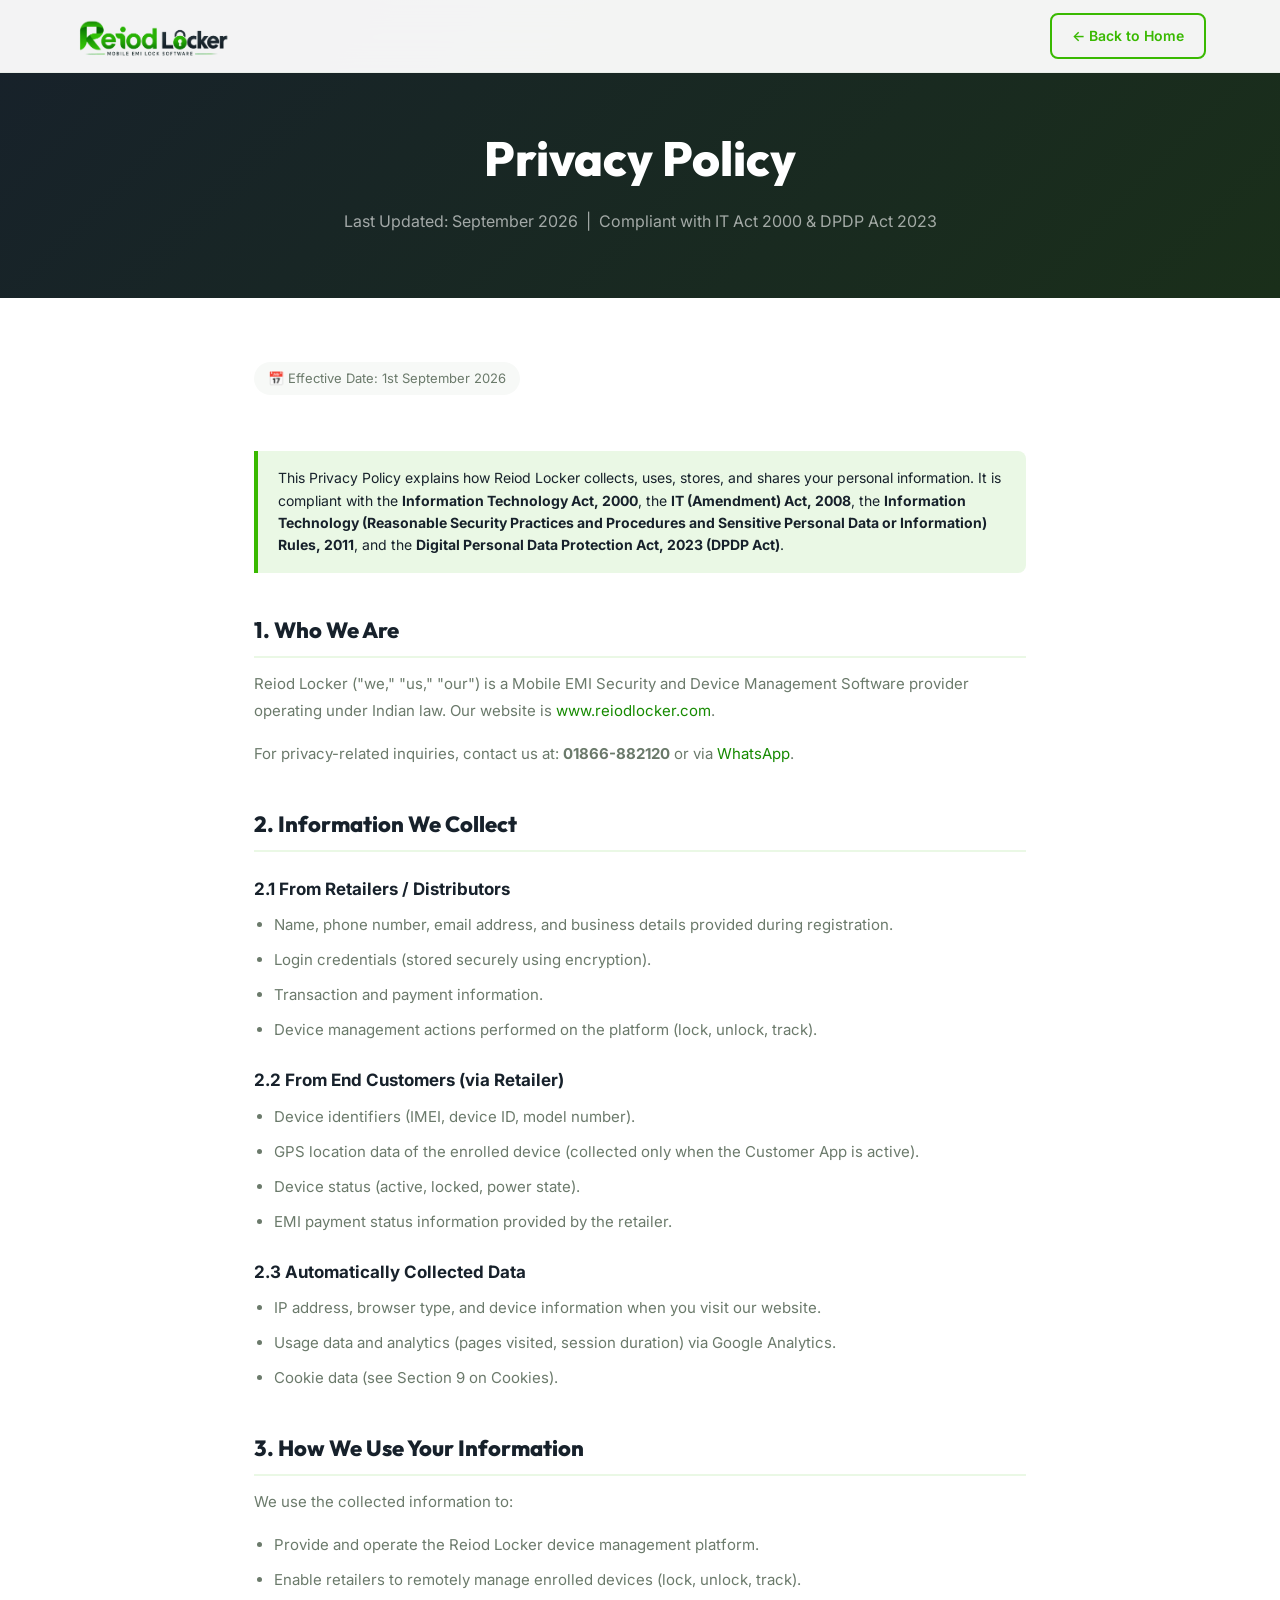
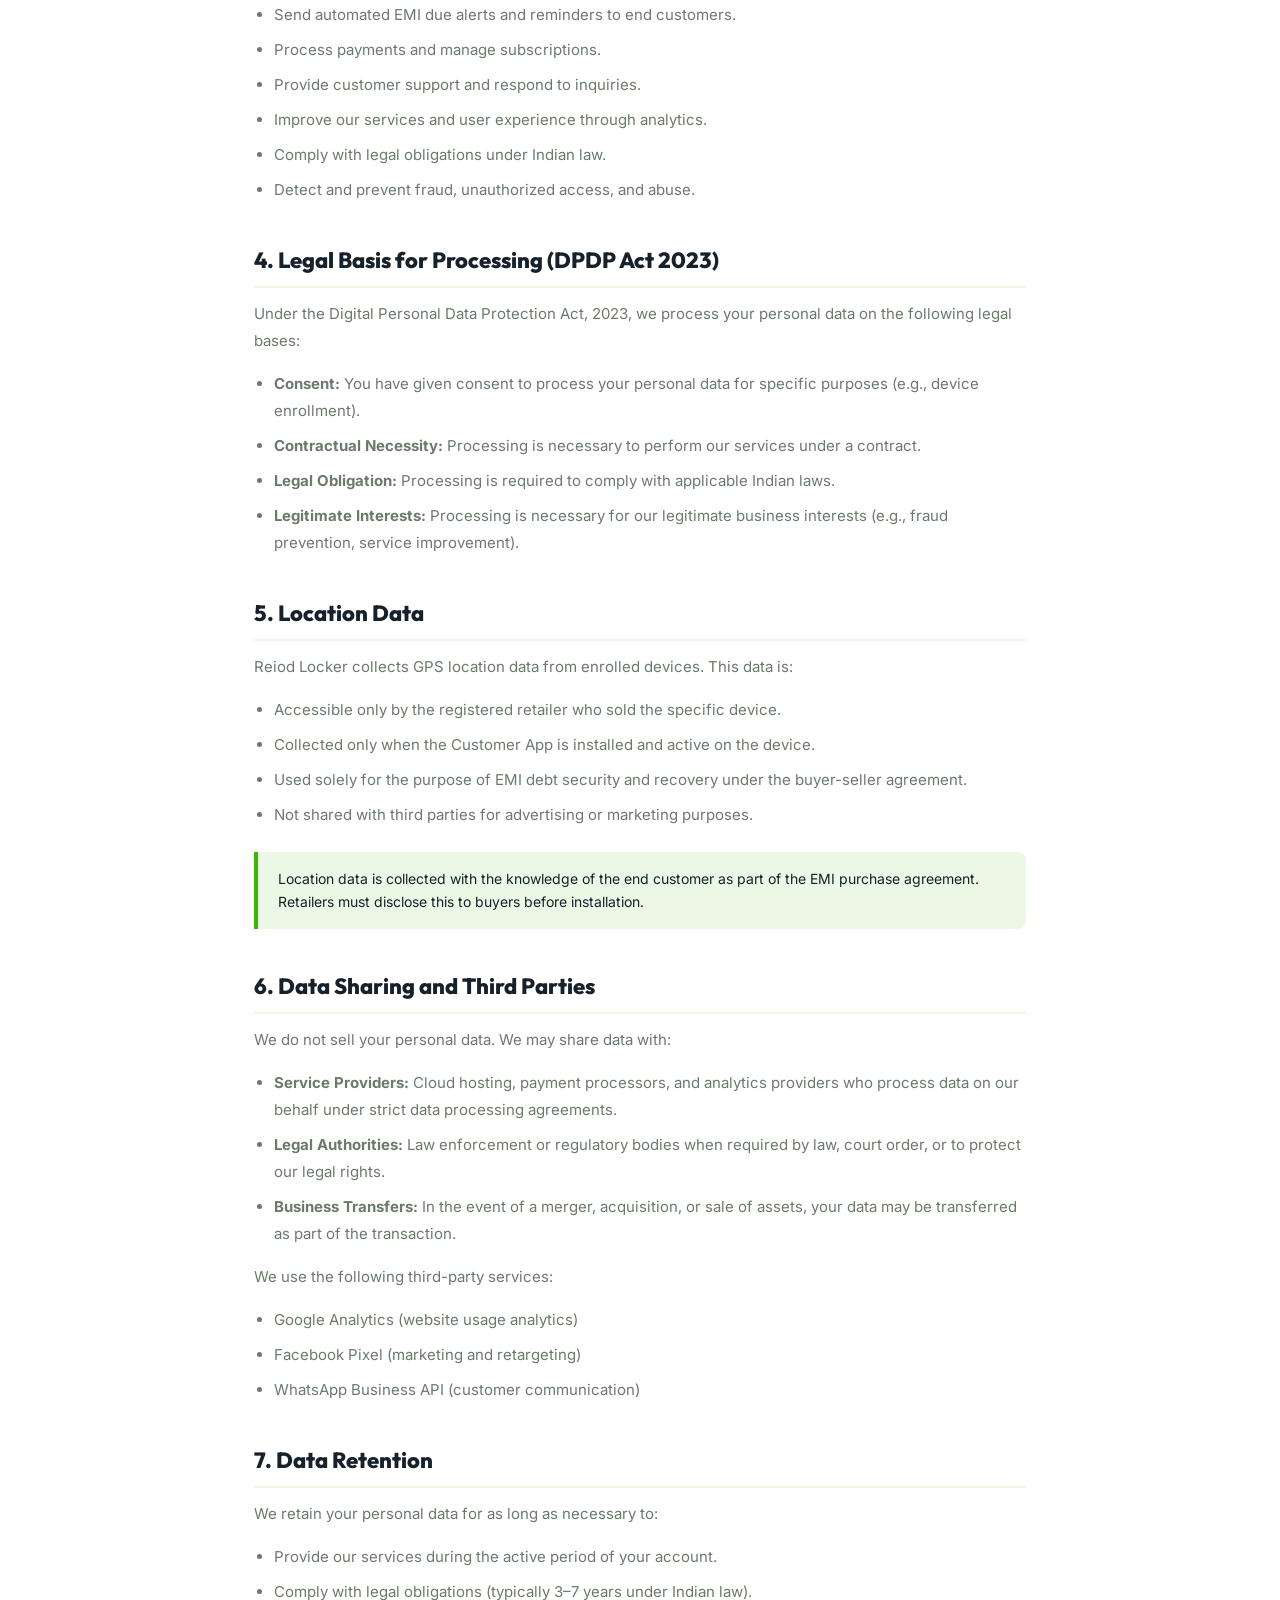
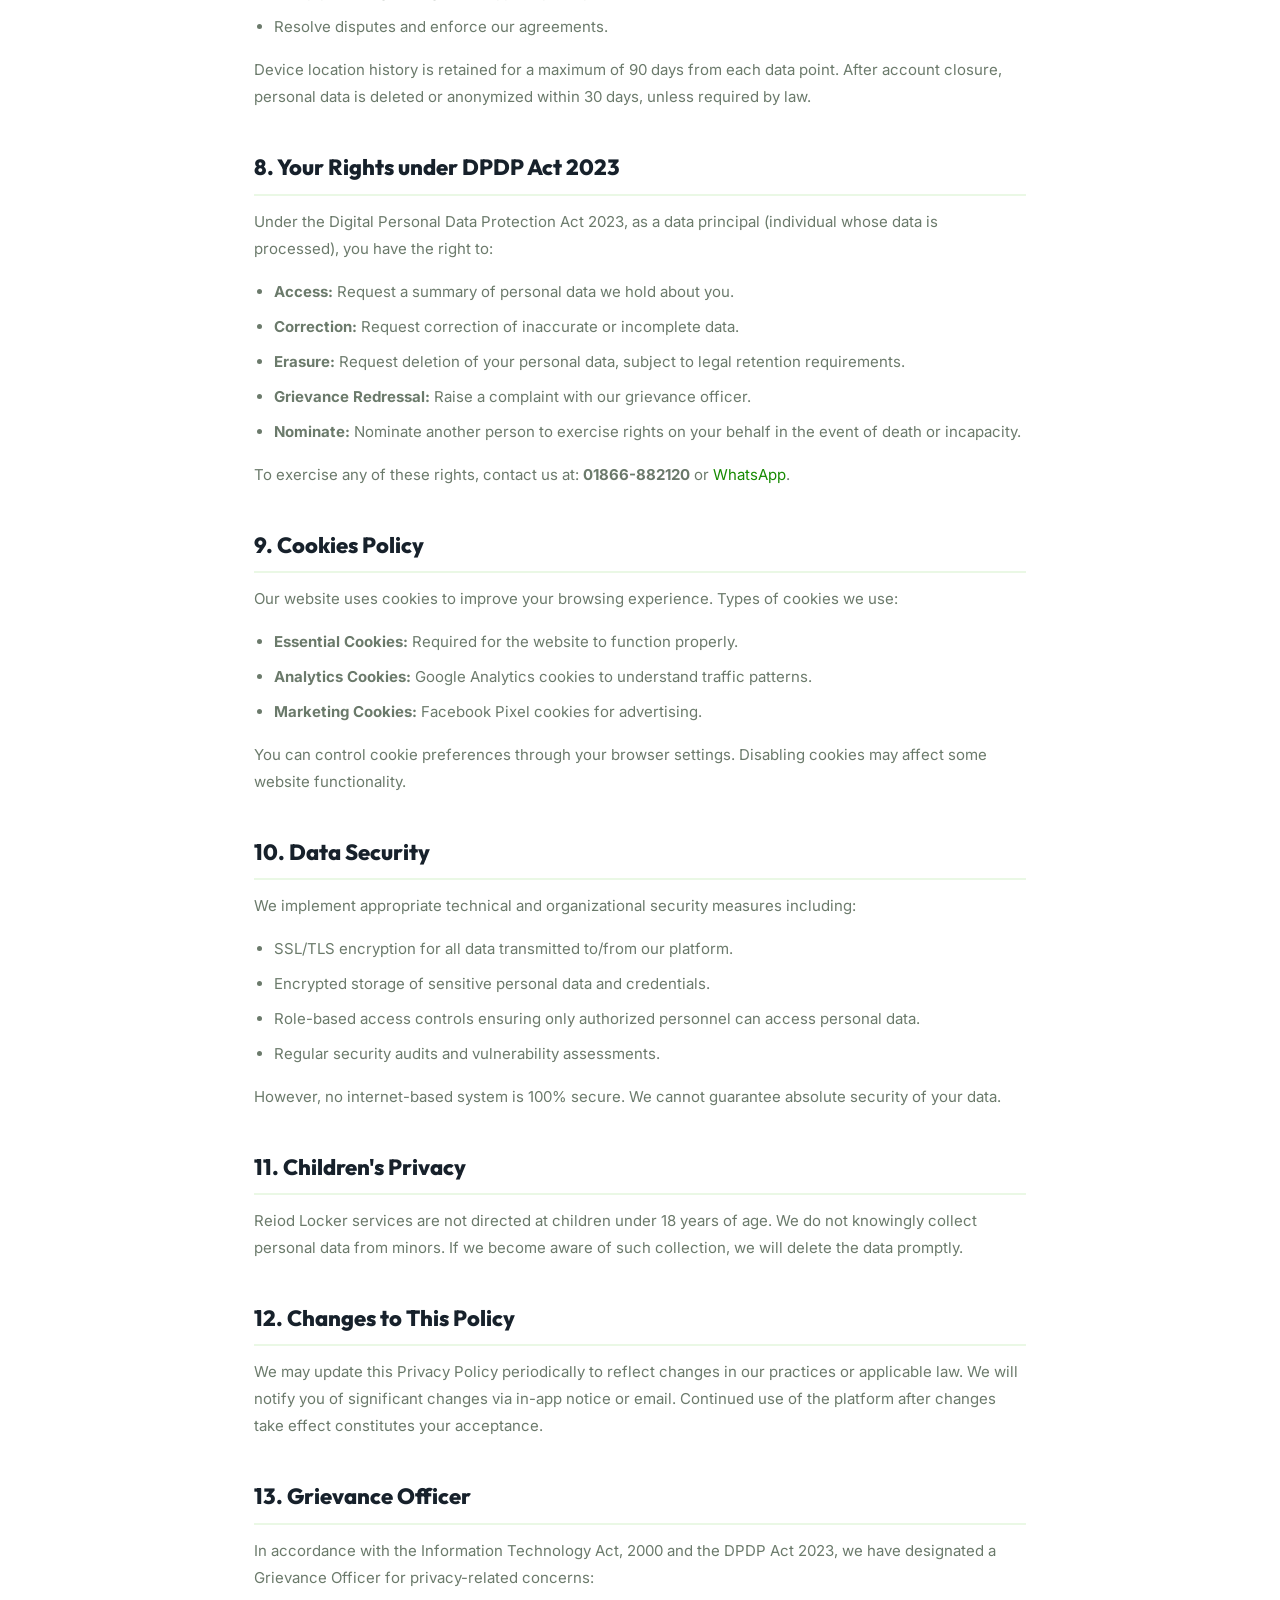
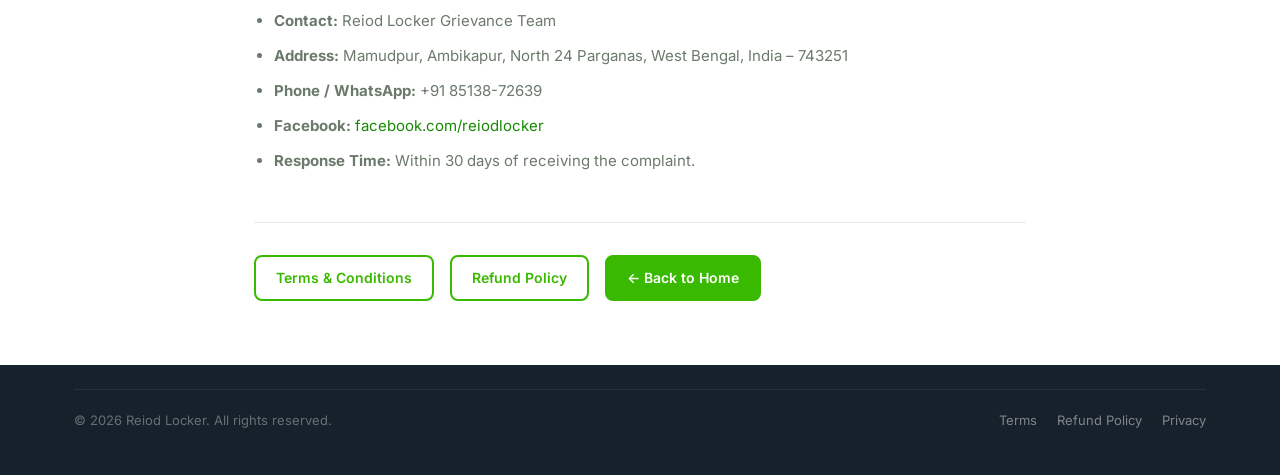
==== commit 0e62dabd: "Add office address to footer and contact sections" ====
--- a/privacy.html
+++ b/privacy.html
@@ -168,7 +168,8 @@
   <p>In accordance with the Information Technology Act, 2000 and the DPDP Act 2023, we have designated a Grievance Officer for privacy-related concerns:</p>
   <ul>
     <li><strong>Contact:</strong> Reiod Locker Grievance Team</li>
-    <li><strong>Phone / WhatsApp:</strong> 01866-882120</li>
+    <li><strong>Address:</strong> Mamudpur, Ambikapur, North 24 Parganas, West Bengal, India – 743251</li>
+    <li><strong>Phone / WhatsApp:</strong> +91 85138-72639</li>
     <li><strong>Facebook:</strong> <a href="https://www.facebook.com/reiodlocker" target="_blank">facebook.com/reiodlocker</a></li>
     <li><strong>Response Time:</strong> Within 30 days of receiving the complaint.</li>
   </ul>
--- a/css/style.css
+++ b/css/style.css
@@ -610,6 +610,72 @@
 .contact-card-value a { color: var(--primary-dark); font-weight: 600; }
 
 /* ============================================
+   CONTACT LAYOUT (2-col: cards + form)
+   ============================================ */
+.contact-layout {
+  display: grid;
+  grid-template-columns: 1fr 1.5fr;
+  gap: 48px;
+  align-items: start;
+}
+.contact-cards-col {
+  display: flex; flex-direction: column; gap: 16px;
+}
+.contact-form-wrap {
+  background: var(--white);
+  border: 1px solid var(--gray-200);
+  border-radius: var(--radius-xl);
+  padding: 40px;
+  box-shadow: var(--shadow-sm);
+}
+.contact-form-header {
+  display: flex; align-items: center; gap: 14px; margin-bottom: 28px;
+}
+.contact-form-title { font-family: var(--font-head); font-size: 20px; font-weight: 800; color: var(--charcoal); }
+.contact-form-sub { font-size: 13px; color: var(--gray-500); margin-top: 2px; }
+.form-row-contact { display: grid; grid-template-columns: 1fr 1fr; gap: 16px; }
+.cform-group { margin-bottom: 16px; }
+.cform-group label { display: block; font-size: 13px; font-weight: 600; color: var(--charcoal); margin-bottom: 6px; }
+.cform-group input,
+.cform-group select,
+.cform-group textarea {
+  width: 100%; padding: 13px 16px;
+  background: var(--gray-100); border: 1.5px solid var(--gray-200);
+  border-radius: var(--radius-sm); color: var(--charcoal);
+  font-size: 14px; font-family: var(--font-body);
+  transition: all var(--transition); outline: none;
+  appearance: none;
+}
+.cform-group input::placeholder, .cform-group textarea::placeholder { color: var(--gray-500); }
+.cform-group input:focus, .cform-group select:focus, .cform-group textarea:focus {
+  border-color: var(--primary); background: var(--white);
+  box-shadow: 0 0 0 3px rgba(57,185,0,0.12);
+}
+.cform-group select { color: var(--charcoal); cursor: pointer; }
+
+/* ============================================
+   HERO SCREENSHOT
+   ============================================ */
+.hero-screenshot-frame {
+  width: 280px;
+  border-radius: 36px;
+  overflow: hidden;
+  border: 3px solid rgba(255,255,255,0.15);
+  box-shadow: 0 32px 80px rgba(0,0,0,0.35);
+  position: relative;
+  background: #000;
+  margin: 0 auto;
+}
+.hero-screenshot-img {
+  width: 100%;
+  height: auto;
+  display: block;
+  border-radius: 34px;
+}
+
+
+
+/* ============================================
    FOOTER
    ============================================ */
 footer {
@@ -699,9 +765,11 @@
   .hero-cta { justify-content: center; }
   .hero-stats { justify-content: center; }
   .hero-visual { order: -1; }
+  .hero-screenshot-frame { width: 240px; }
   .about-grid { grid-template-columns: 1fr; gap: 48px; }
   .about-content .section-sub { max-width: 100%; }
   .footer-grid { grid-template-columns: 1fr 1fr; gap: 32px; }
+  .contact-layout { grid-template-columns: 1fr; gap: 32px; }
 }
 @media (max-width: 768px) {
   .section { padding: 64px 0; }
@@ -716,6 +784,8 @@
   .footer-grid { grid-template-columns: 1fr; gap: 24px; }
   .footer-bottom { flex-direction: column; text-align: center; }
   .form-row { grid-template-columns: 1fr; }
+  .form-row-contact { grid-template-columns: 1fr; }
+  .contact-form-wrap { padding: 28px 20px; }
   .mockup-orbit, .mockup-orbit2 { display: none; }
 }
 @media (max-width: 480px) {
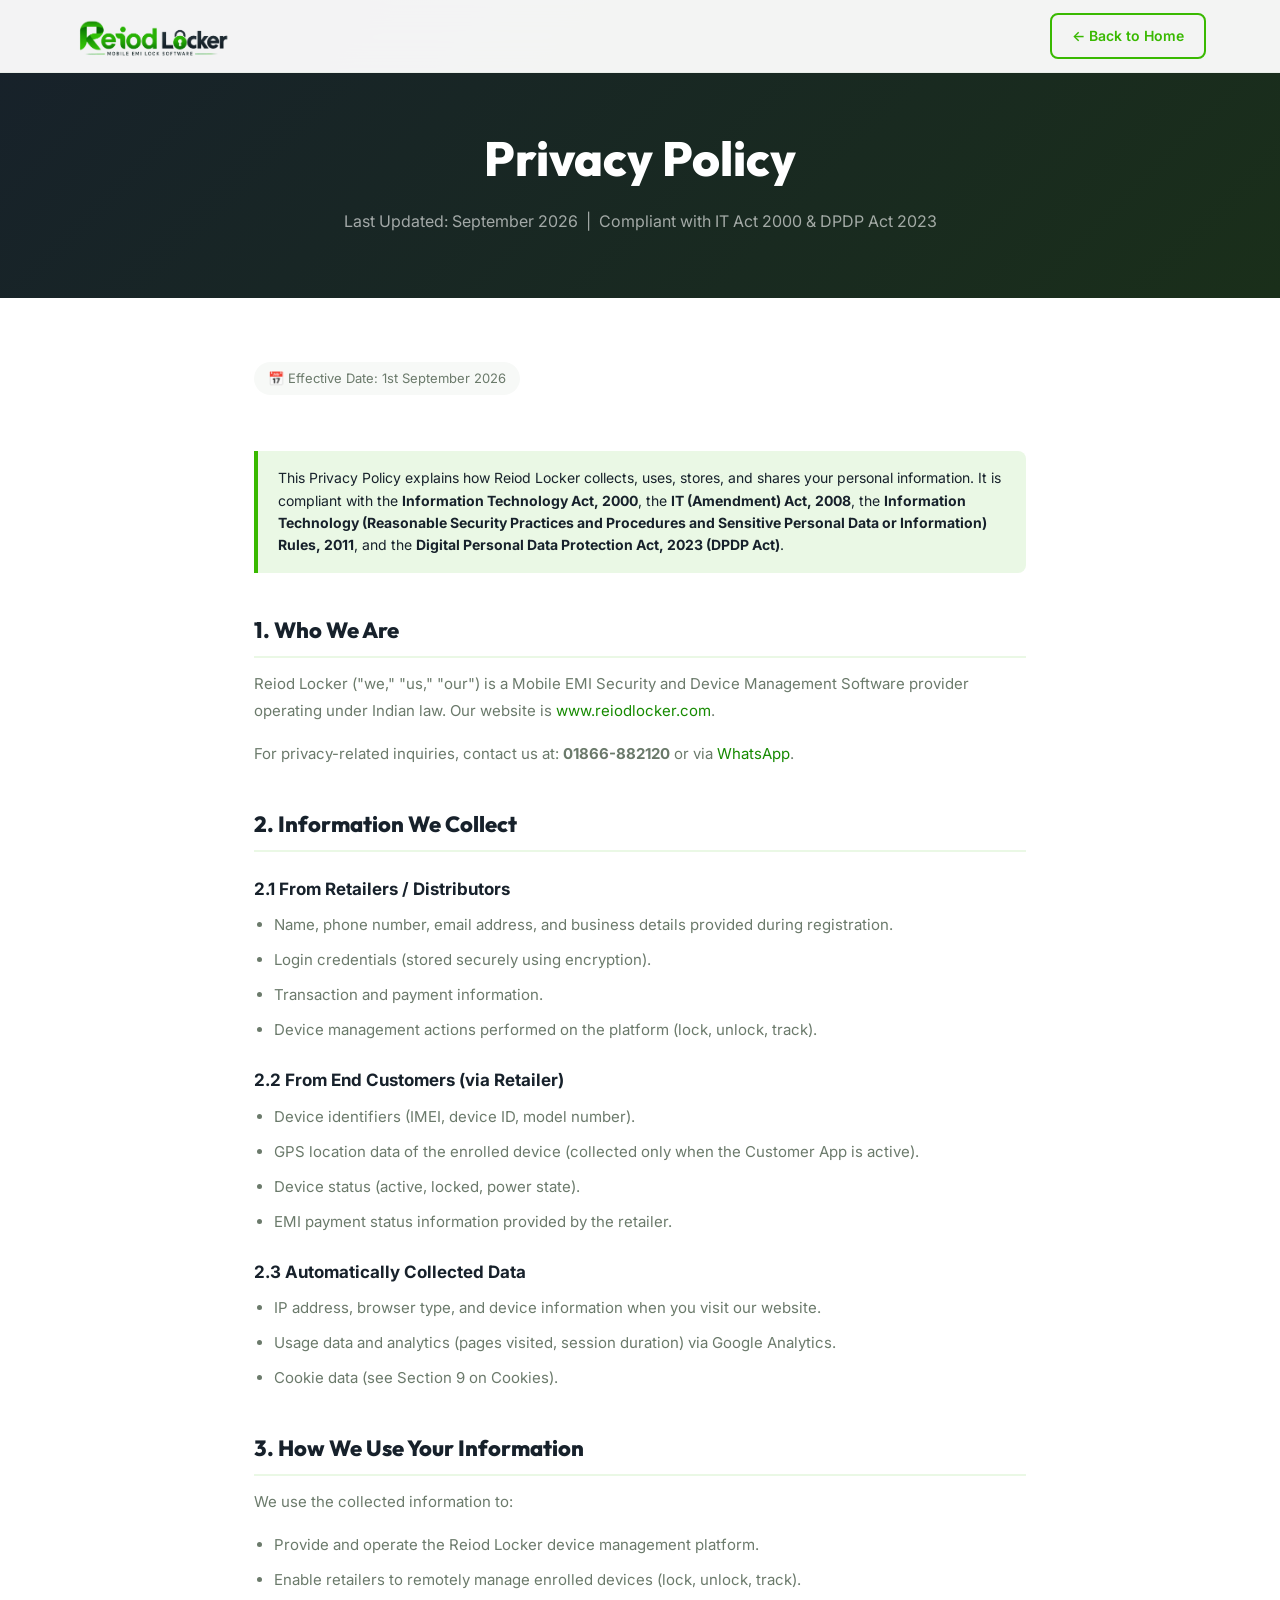
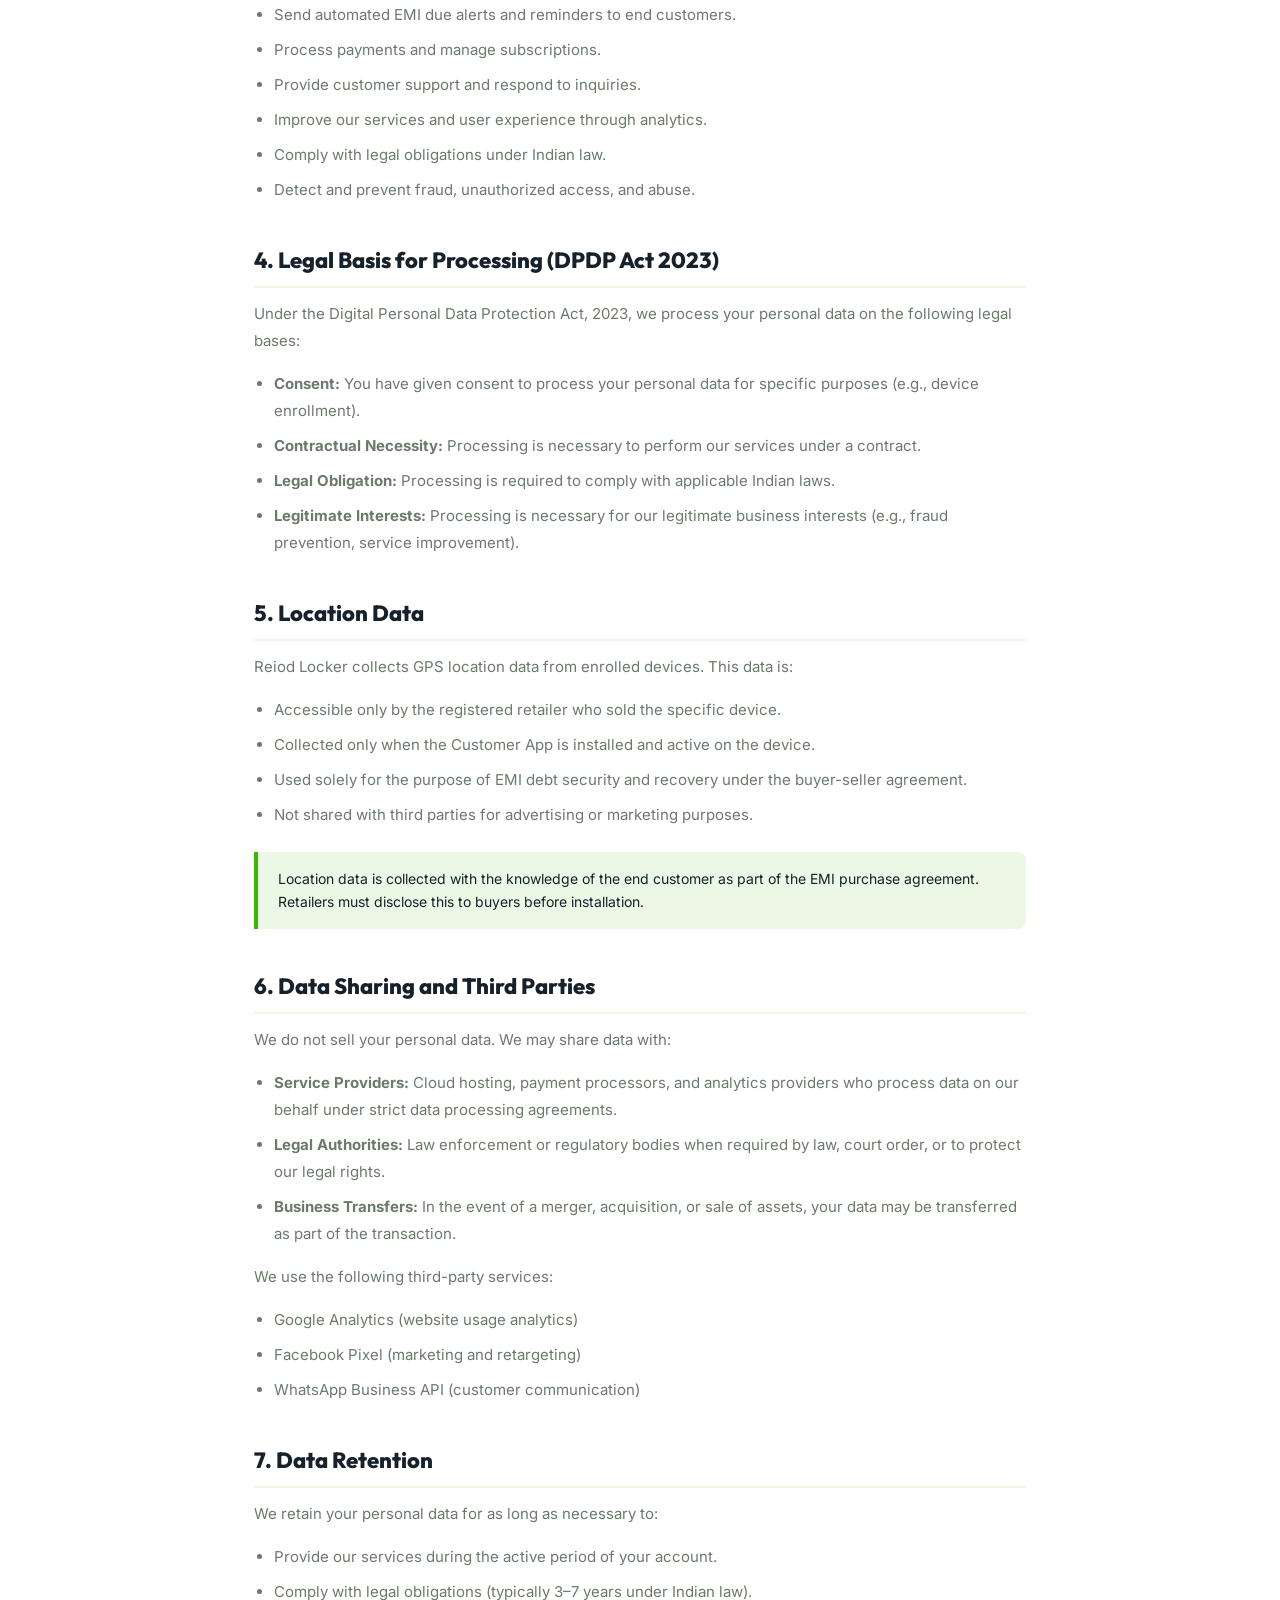
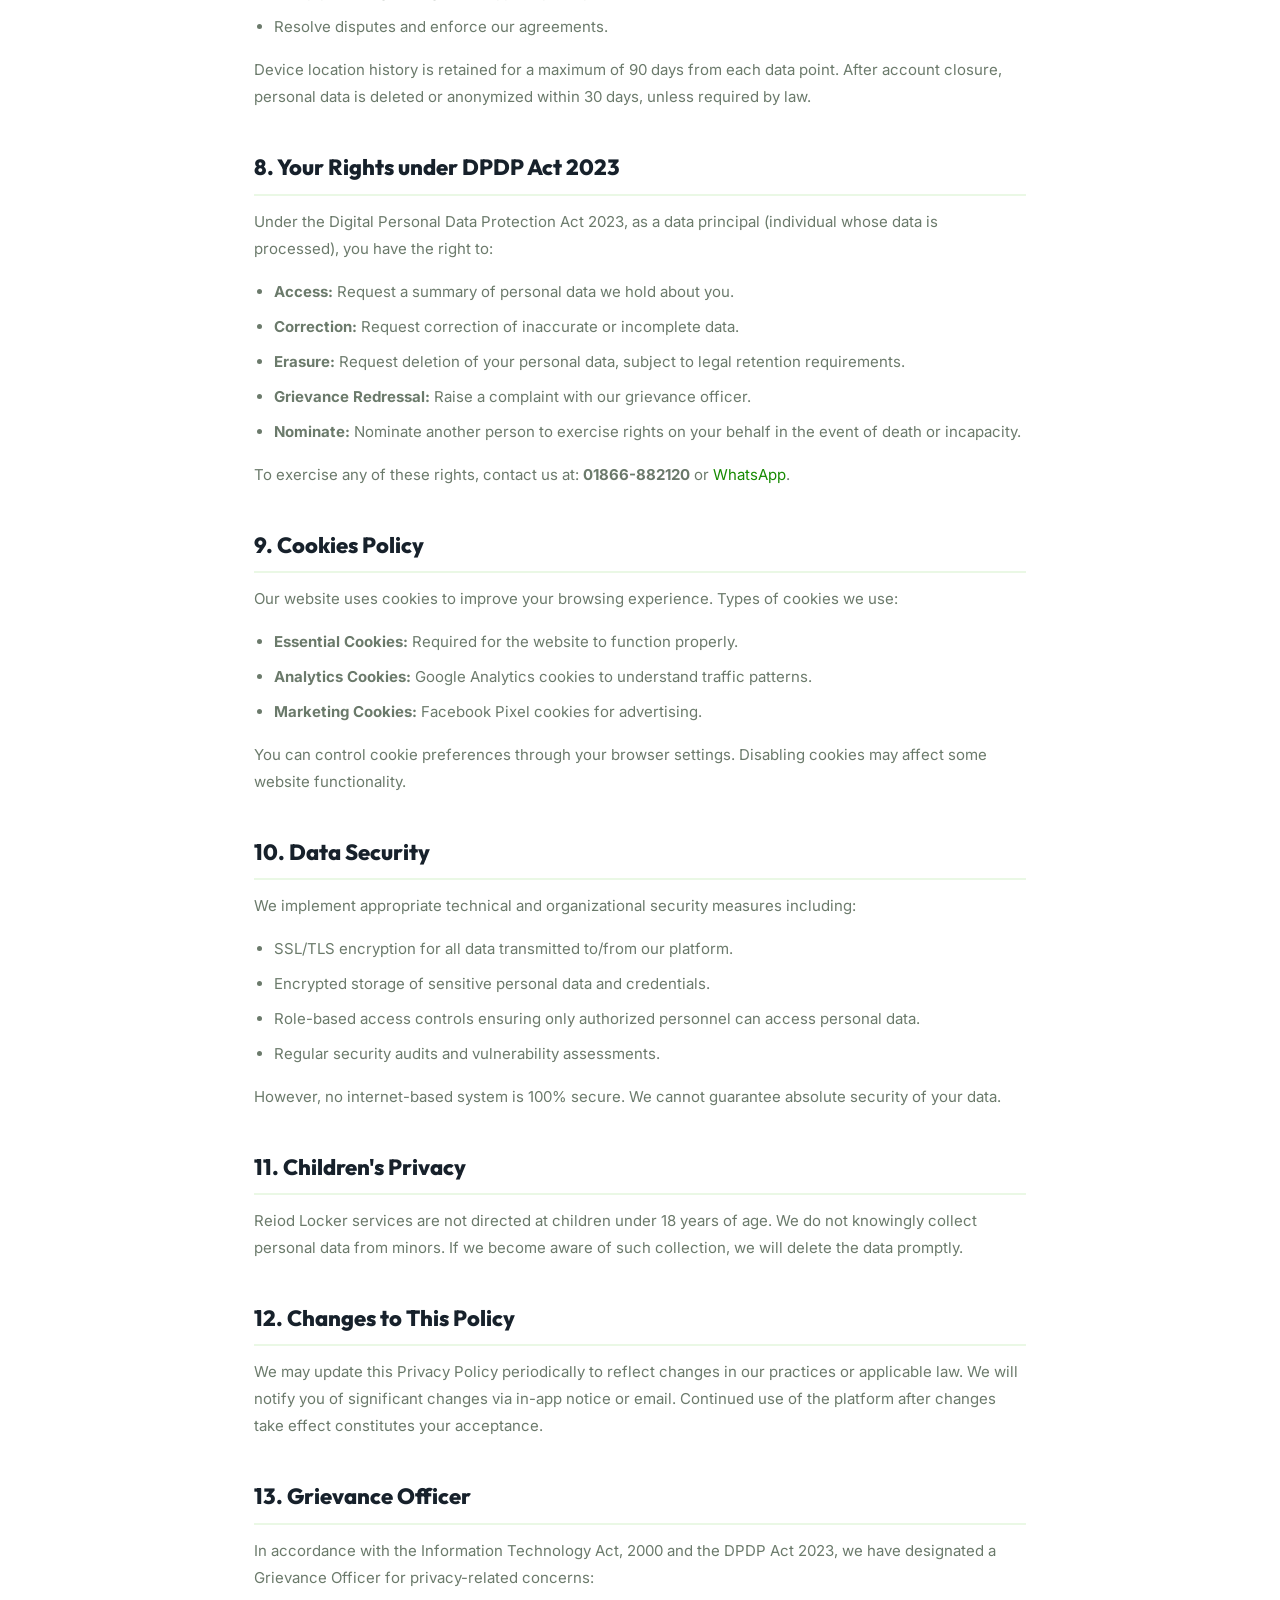
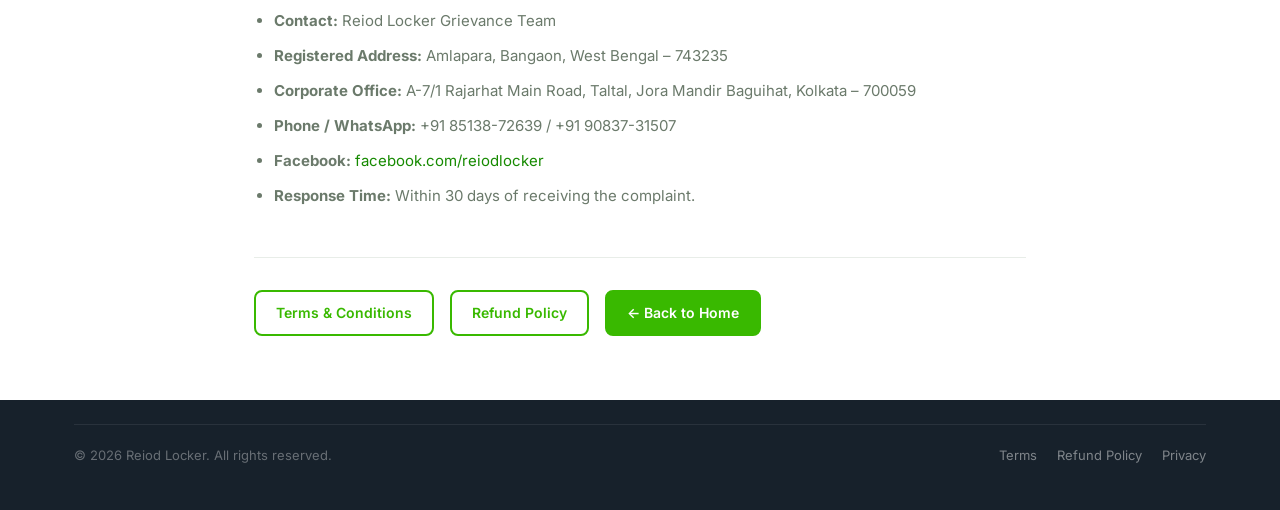
==== commit 06fe72f7: "Update address and add mobile number 9083731507" ====
--- a/privacy.html
+++ b/privacy.html
@@ -168,8 +168,9 @@
   <p>In accordance with the Information Technology Act, 2000 and the DPDP Act 2023, we have designated a Grievance Officer for privacy-related concerns:</p>
   <ul>
     <li><strong>Contact:</strong> Reiod Locker Grievance Team</li>
-    <li><strong>Address:</strong> Mamudpur, Ambikapur, North 24 Parganas, West Bengal, India – 743251</li>
-    <li><strong>Phone / WhatsApp:</strong> +91 85138-72639</li>
+    <li><strong>Registered Address:</strong> Amlapara, Bangaon, West Bengal – 743235</li>
+    <li><strong>Corporate Office:</strong> A-7/1 Rajarhat Main Road, Taltal, Jora Mandir Baguihat, Kolkata – 700059</li>
+    <li><strong>Phone / WhatsApp:</strong> +91 85138-72639 / +91 90837-31507</li>
     <li><strong>Facebook:</strong> <a href="https://www.facebook.com/reiodlocker" target="_blank">facebook.com/reiodlocker</a></li>
     <li><strong>Response Time:</strong> Within 30 days of receiving the complaint.</li>
   </ul>
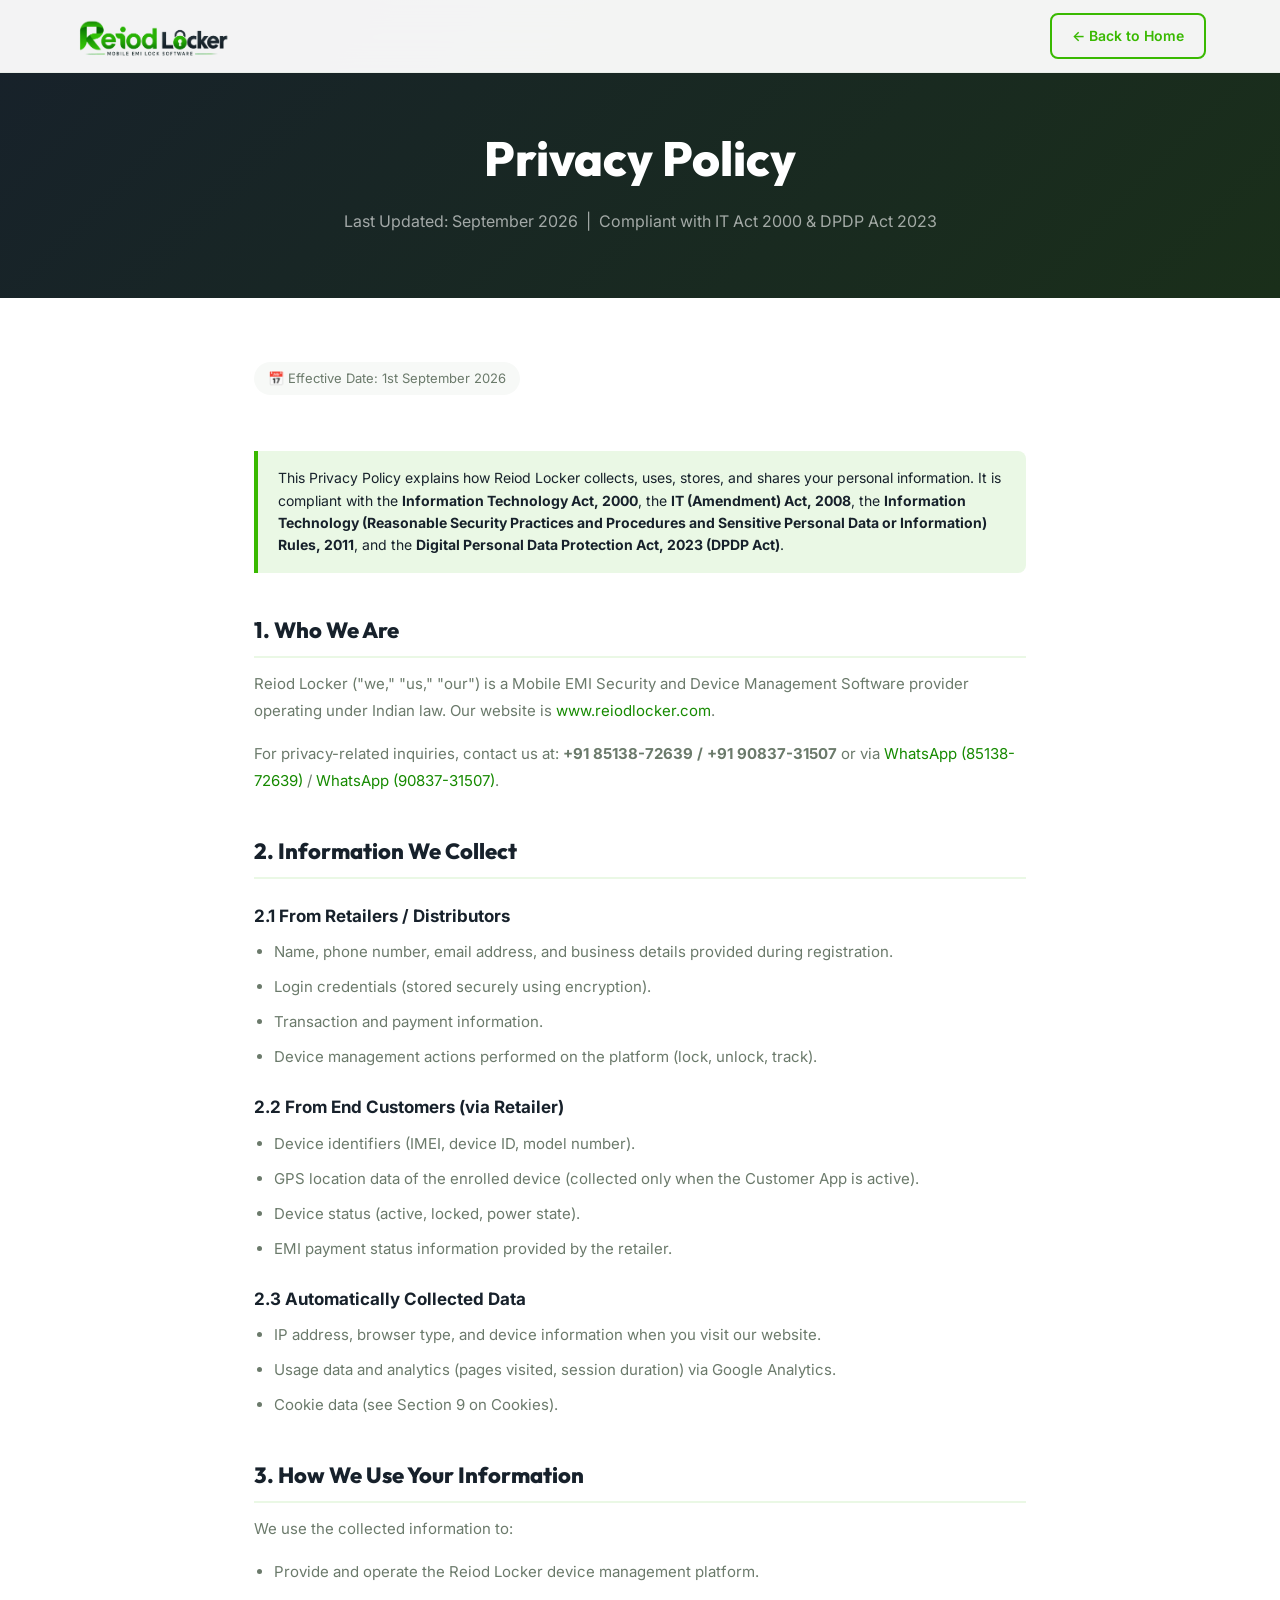
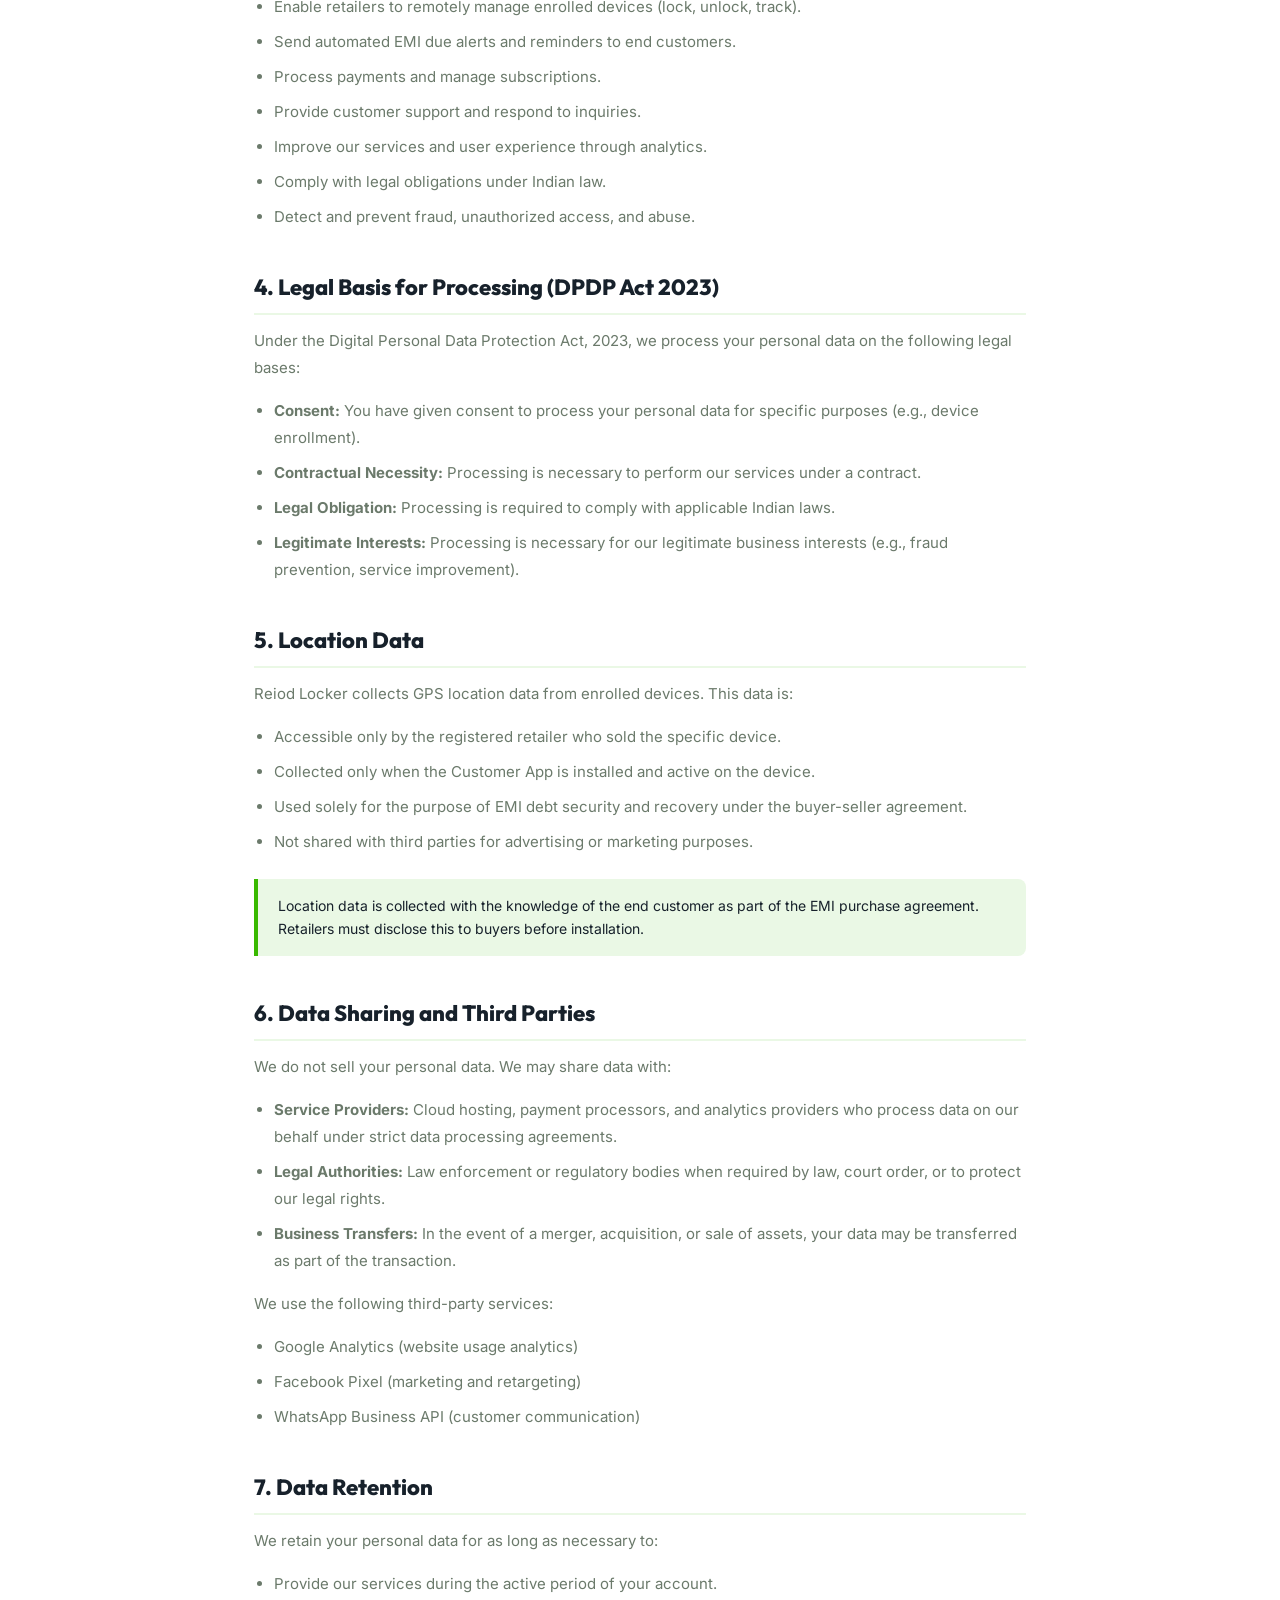
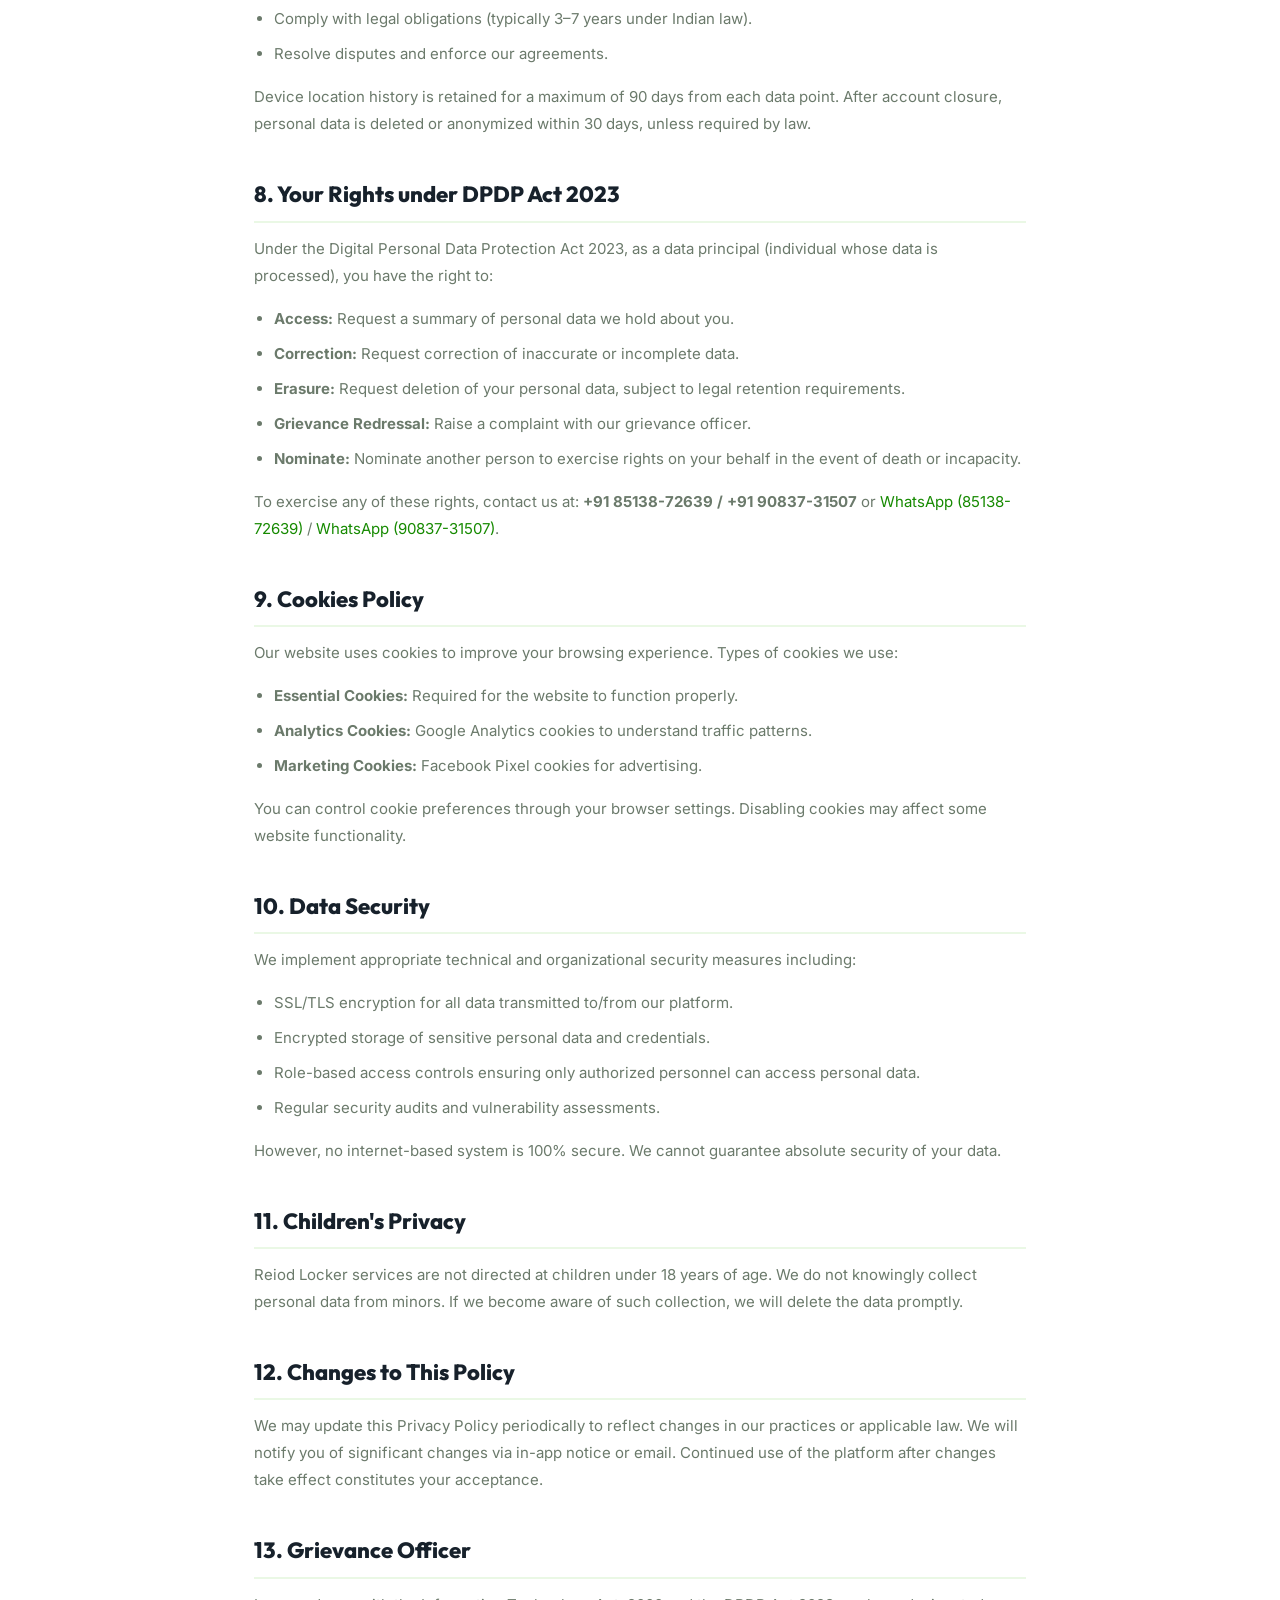
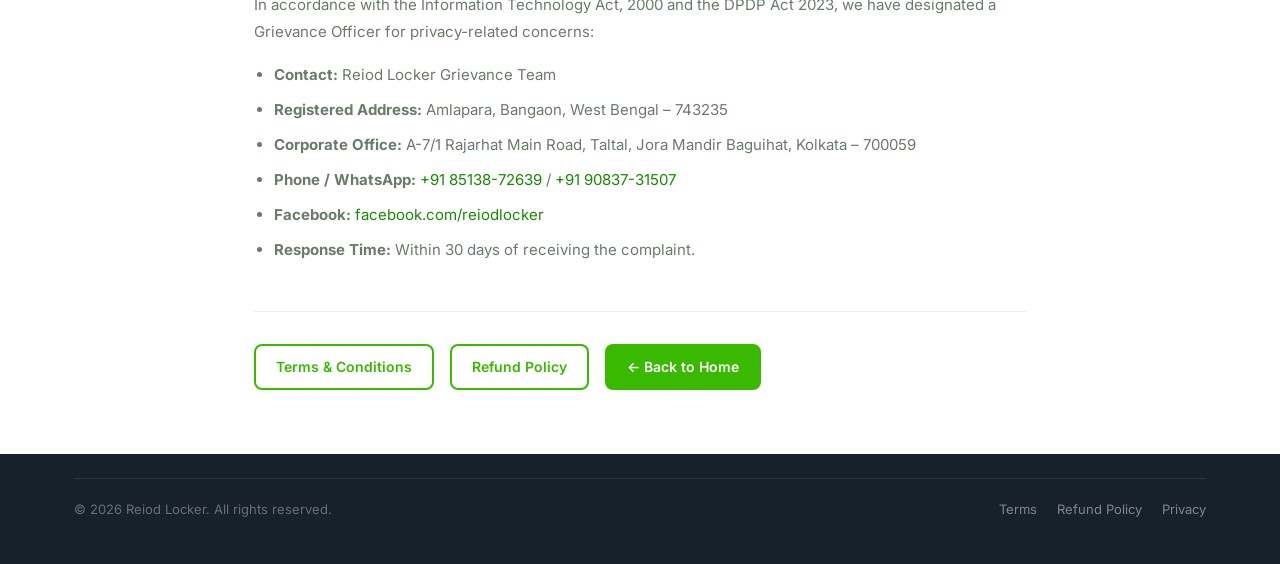
==== commit 862ebcbd: "Add both numbers (8513872639 & 9083731507) with WhatsApp links across all pages" ====
--- a/privacy.html
+++ b/privacy.html
@@ -45,7 +45,7 @@
 
   <h2>1. Who We Are</h2>
   <p>Reiod Locker ("we," "us," "our") is a Mobile EMI Security and Device Management Software provider operating under Indian law. Our website is <a href="https://www.reiodlocker.com">www.reiodlocker.com</a>.</p>
-  <p>For privacy-related inquiries, contact us at: <strong>01866-882120</strong> or via <a href="https://wa.me/911866882120" target="_blank">WhatsApp</a>.</p>
+  <p>For privacy-related inquiries, contact us at: <strong>+91 85138-72639 / +91 90837-31507</strong> or via <a href="https://wa.me/918513872639" target="_blank">WhatsApp (85138-72639)</a> / <a href="https://wa.me/919083731507" target="_blank">WhatsApp (90837-31507)</a>.</p>
 
   <h2>2. Information We Collect</h2>
   <h3>2.1 From Retailers / Distributors</h3>
@@ -137,7 +137,7 @@
     <li><strong>Grievance Redressal:</strong> Raise a complaint with our grievance officer.</li>
     <li><strong>Nominate:</strong> Nominate another person to exercise rights on your behalf in the event of death or incapacity.</li>
   </ul>
-  <p>To exercise any of these rights, contact us at: <strong>01866-882120</strong> or <a href="https://wa.me/911866882120" target="_blank">WhatsApp</a>.</p>
+  <p>To exercise any of these rights, contact us at: <strong>+91 85138-72639 / +91 90837-31507</strong> or <a href="https://wa.me/918513872639" target="_blank">WhatsApp (85138-72639)</a> / <a href="https://wa.me/919083731507" target="_blank">WhatsApp (90837-31507)</a>.</p>
 
   <h2>9. Cookies Policy</h2>
   <p>Our website uses cookies to improve your browsing experience. Types of cookies we use:</p>
@@ -170,7 +170,7 @@
     <li><strong>Contact:</strong> Reiod Locker Grievance Team</li>
     <li><strong>Registered Address:</strong> Amlapara, Bangaon, West Bengal – 743235</li>
     <li><strong>Corporate Office:</strong> A-7/1 Rajarhat Main Road, Taltal, Jora Mandir Baguihat, Kolkata – 700059</li>
-    <li><strong>Phone / WhatsApp:</strong> +91 85138-72639 / +91 90837-31507</li>
+    <li><strong>Phone / WhatsApp:</strong> <a href="https://wa.me/918513872639" target="_blank">+91 85138-72639</a> / <a href="https://wa.me/919083731507" target="_blank">+91 90837-31507</a></li>
     <li><strong>Facebook:</strong> <a href="https://www.facebook.com/reiodlocker" target="_blank">facebook.com/reiodlocker</a></li>
     <li><strong>Response Time:</strong> Within 30 days of receiving the complaint.</li>
   </ul>
